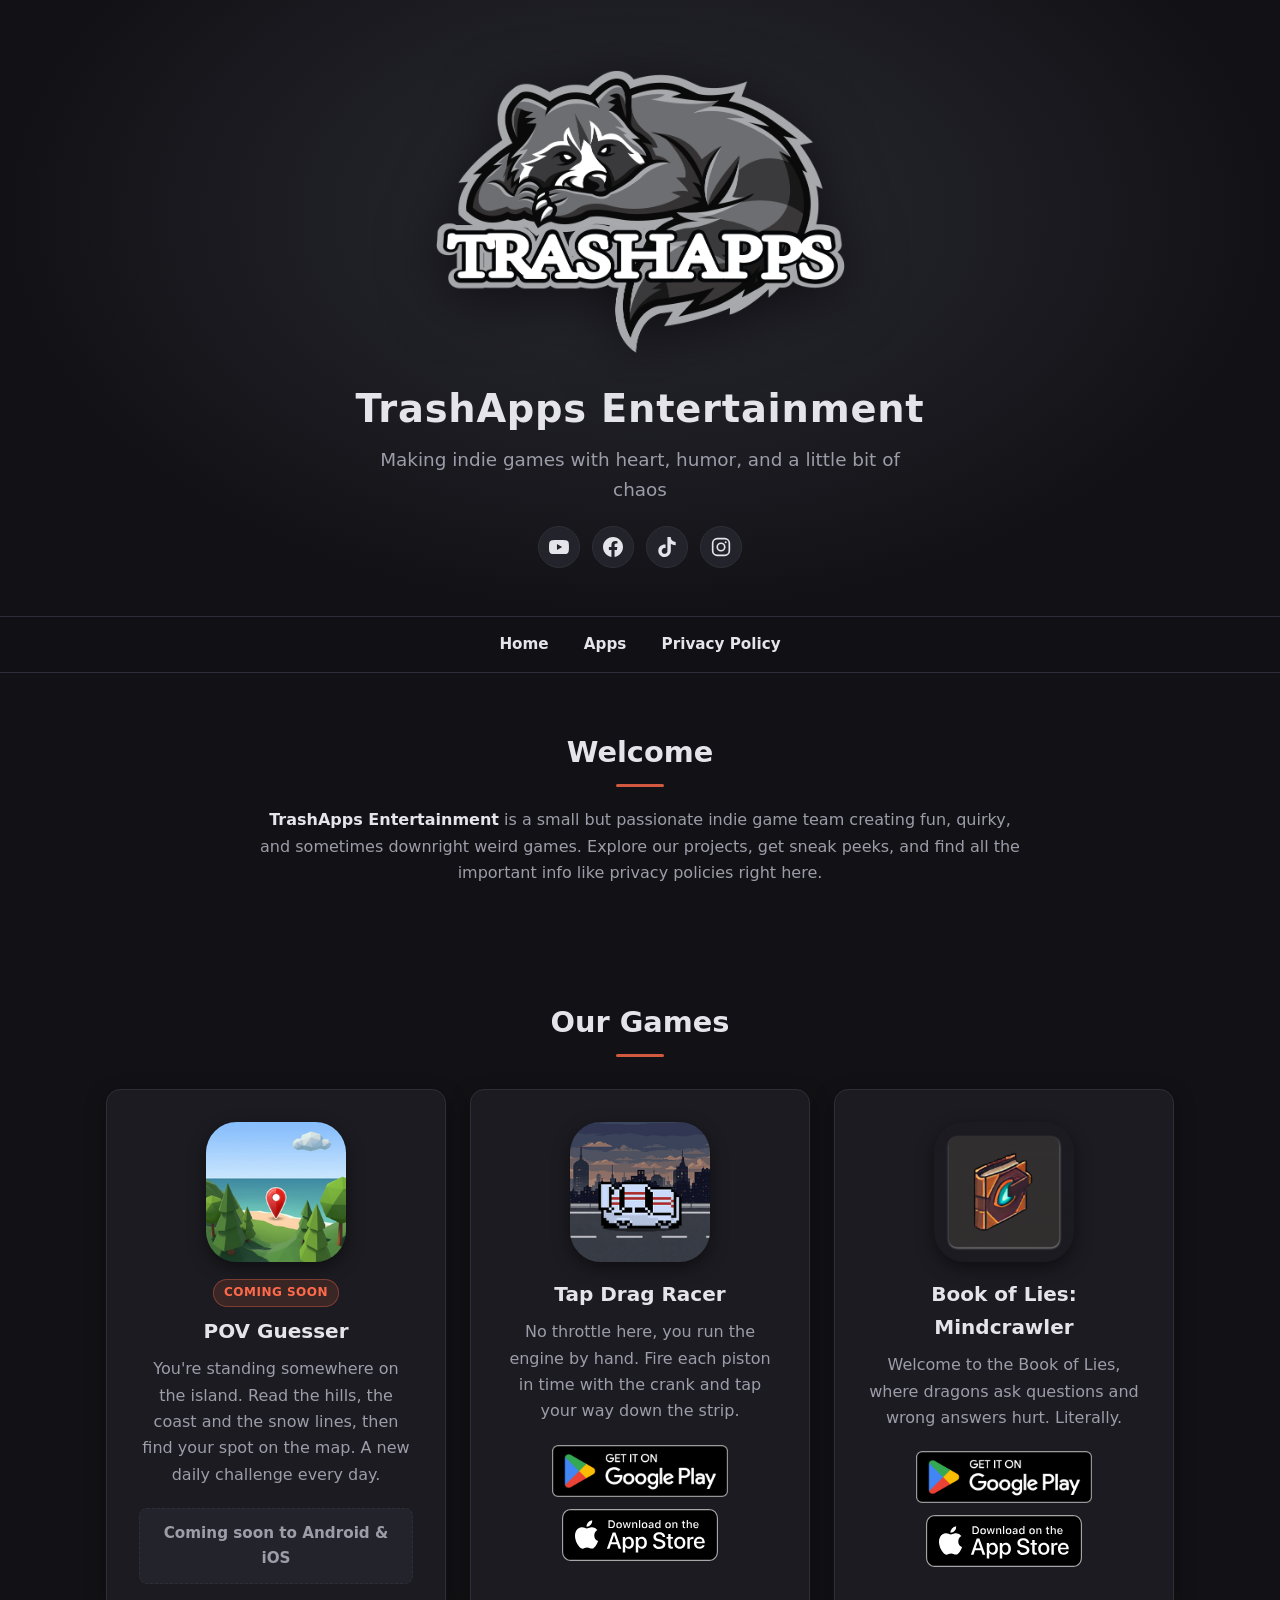
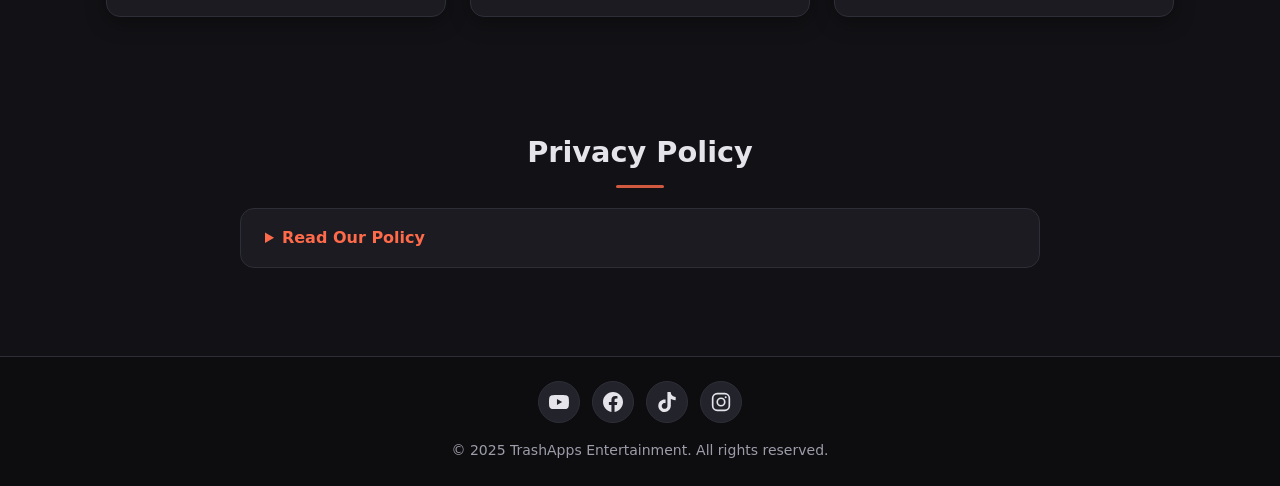
==== index.html @ 48e3acf5 "added social media buttons" ====
<!DOCTYPE html>
<html lang="en">
<head>
  <meta charset="UTF-8" />
  <meta name="viewport" content="width=device-width, initial-scale=1.0" />
  <meta name="theme-color" content="#121216" />
  <meta name="color-scheme" content="dark" />
  <title>TrashApps Entertainment</title>
  <style>
    /* Global Styles */
    :root {
      --primary: #ff6b4a;
      --primary-soft: rgba(255, 107, 74, 0.14);
      --bg: #121216;
      --surface: #1b1b21;
      --surface-2: #23232b;
      --border: #2e2e38;
      --text: #e4e4ea;
      --muted: #9d9daa;
      --radius: 14px;
    }
    *, *::before, *::after {
      box-sizing: border-box;
    }
    html {
      scroll-behavior: smooth;
      scroll-padding-top: 4rem; /* keep anchors clear of the sticky nav */
    }
    body {
      font-family: 'Segoe UI', system-ui, -apple-system, Roboto, Arial, sans-serif;
      margin: 0;
      padding: 0;
      background-color: var(--bg);
      color: var(--text);
      line-height: 1.65;
      overflow-x: hidden;
      -webkit-font-smoothing: antialiased;
    }
    img {
      max-width: 100%;
    }
    a {
      color: var(--primary);
    }

    /* Header */
    header {
      background:
        radial-gradient(ellipse at 50% 35%, #2a2a33 0%, var(--bg) 70%);
      text-align: center;
      padding: clamp(2rem, 6vw, 4rem) 1rem clamp(1.5rem, 4vw, 3rem);
      border-bottom: 1px solid var(--border);
    }
    .header-logo {
      display: block;
      width: min(420px, 80vw);
      height: auto;
      margin: 0 auto 1.25rem;
      filter: drop-shadow(0 10px 30px rgba(0, 0, 0, 0.6));
    }
    header h1 {
      margin: 0 0 0.25rem;
      font-size: clamp(1.6rem, 5vw, 2.4rem);
      letter-spacing: 0.02em;
    }
    header p {
      margin: 0 auto;
      max-width: 36rem;
      font-size: clamp(1rem, 2.6vw, 1.15rem);
      color: var(--muted);
    }

    /* Navigation */
    nav {
      position: sticky;
      top: 0;
      z-index: 10;
      background: rgba(18, 18, 22, 0.85);
      backdrop-filter: blur(10px);
      -webkit-backdrop-filter: blur(10px);
      border-bottom: 1px solid var(--border);
      padding: 0.6rem 1rem;
      display: flex;
      justify-content: center;
      flex-wrap: wrap;
      gap: 0.25rem 0.5rem;
    }
    nav a {
      color: var(--text);
      padding: 0.35rem 0.85rem;
      border-radius: 999px;
      text-decoration: none;
      font-weight: 600;
      font-size: 0.95rem;
      white-space: nowrap;
      transition: color 0.2s, background 0.2s;
    }
    nav a:hover,
    nav a:focus-visible {
      color: var(--primary);
      background: var(--primary-soft);
    }

    /* Sections */
    section {
      padding: clamp(2rem, 6vw, 3.5rem) 1rem;
      max-width: 1100px;
      margin: auto;
    }
    h2 {
      margin: 0 0 1.25rem;
      color: var(--text);
      font-size: clamp(1.4rem, 4vw, 1.8rem);
      text-align: center;
    }
    h2::after {
      content: "";
      display: block;
      width: 48px;
      height: 3px;
      margin: 0.5rem auto 0;
      border-radius: 2px;
      background: var(--primary);
      opacity: 0.8;
    }
    .intro {
      text-align: center;
      max-width: 760px;
      margin: auto;
      color: var(--muted);
    }
    .intro strong {
      color: var(--text);
    }

    /* Apps Grid */
    .apps-grid {
      display: flex;
      flex-wrap: wrap;
      justify-content: center;
      gap: 1.5rem;
      margin-top: 2rem;
    }
    .app-card {
      flex: 1 1 320px;
      max-width: 480px;
      min-width: 0;
      background: var(--surface);
      border: 1px solid var(--border);
      border-radius: var(--radius);
      padding: clamp(1.25rem, 4vw, 2rem);
      box-shadow: 0 6px 20px rgba(0, 0, 0, 0.35);
      text-align: center;
      transition: transform 0.2s ease, box-shadow 0.2s ease, border-color 0.2s ease;
    }
    .app-card:hover {
      transform: translateY(-4px);
      border-color: #3d3d4a;
      box-shadow: 0 12px 30px rgba(0, 0, 0, 0.5);
    }
    .app-card h3 {
      margin: 0.5rem 0;
      color: var(--text);
      font-size: 1.25rem;
    }
    .app-card p {
      margin: 0;
      color: var(--muted);
      overflow-wrap: anywhere;
    }

    .app-logo {
      width: 100%;
      max-width: 140px;
      aspect-ratio: 1 / 1;
      margin: 0 auto 1rem;
      border-radius: 22%;
      overflow: hidden;
      box-shadow: 0 6px 18px rgba(0, 0, 0, 0.45);
    }
    .app-logo img {
      width: 100%;
      height: 100%;
      object-fit: cover;
      display: block;
    }

    .app-buttons {
      margin-top: 1.25rem;
      display: flex;
      gap: 0.75rem;
      justify-content: center;
      align-items: center;
      flex-wrap: wrap;
    }
    .app-buttons a {
      display: inline-flex;
      align-items: center;
      justify-content: center;
      border-radius: 8px;
      text-decoration: none;
    }
    .app-buttons img {
      height: 52px;
      width: auto;
      max-width: 100%;
      display: block;
      transition: transform 0.2s ease, opacity 0.2s ease;
    }
    .app-buttons a:hover img {
      transform: scale(1.04);
      opacity: 0.9;
    }

    /* Fallback text buttons (if no image) */
    .app-buttons a.text-button {
      padding: 0.6rem 1.1rem;
      background: var(--primary);
      color: #fff;
      font-weight: bold;
      font-size: 0.9rem;
      transition: background 0.3s;
    }
    .app-buttons a.text-button:hover {
      background: #e85a3a;
    }

    /* Coming soon cards */
    .badge {
      display: inline-block;
      padding: 0.2rem 0.65rem;
      border-radius: 999px;
      background: var(--primary-soft);
      border: 1px solid rgba(255, 107, 74, 0.35);
      color: var(--primary);
      font-size: 0.75rem;
      font-weight: 700;
      letter-spacing: 0.04em;
      text-transform: uppercase;
    }
    .coming-soon-note {
      margin-top: 1.25rem;
      padding: 0.75rem 1rem;
      border: 1px dashed var(--border);
      border-radius: 8px;
      background: var(--surface-2);
      color: var(--muted);
      font-weight: 600;
      font-size: 0.95rem;
    }

    @media (max-width: 420px) {
      .app-buttons img {
        height: 46px;
      }
    }

    /* Privacy Policy */
    details {
      max-width: 800px;
      margin: auto;
      background: var(--surface);
      border: 1px solid var(--border);
      border-radius: var(--radius);
      padding: 1rem clamp(1rem, 4vw, 1.5rem);
    }
    details summary {
      cursor: pointer;
      font-weight: bold;
      color: var(--primary);
    }
    details[open] summary {
      margin-bottom: 0.5rem;
    }
    details p {
      color: var(--muted);
      overflow-wrap: anywhere;
    }
    details strong {
      color: var(--text);
    }

    /* Footer */
    footer {
      background: #0d0d10;
      border-top: 1px solid var(--border);
      color: var(--muted);
      text-align: center;
      padding: 1.5rem 1rem;
      margin-top: 2rem;
      font-size: 0.875rem;
    }
    /* Social links */
    .socials {
      display: flex;
      justify-content: center;
      flex-wrap: wrap;
      gap: 0.75rem;
      margin-top: 1.25rem;
    }
    .socials a {
      display: inline-flex;
      align-items: center;
      justify-content: center;
      width: 42px;
      height: 42px;
      border-radius: 50%;
      background: var(--surface-2);
      border: 1px solid var(--border);
      color: var(--text);
      transition: color 0.2s, background 0.2s, border-color 0.2s, transform 0.2s;
    }
    .socials a:hover,
    .socials a:focus-visible {
      color: var(--primary);
      background: var(--primary-soft);
      border-color: rgba(255, 107, 74, 0.35);
      transform: translateY(-2px);
    }
    .socials svg {
      width: 20px;
      height: 20px;
      display: block;
    }
    footer .socials {
      margin: 0 0 1rem;
    }
  </style>
</head>

<body>

  <header id="home">
    <img class="header-logo" src="images/header-bg.png" alt="TrashApps raccoon logo" />
    <h1>TrashApps Entertainment</h1>
    <p>Making indie games with heart, humor, and a little bit of chaos</p>
    <div class="socials">
      <a href="https://www.youtube.com/@trashappsent" target="_blank" rel="noopener" aria-label="TrashApps on YouTube">
        <svg viewBox="0 0 24 24" fill="currentColor" aria-hidden="true"><path d="M23.498 6.186a3.016 3.016 0 0 0-2.122-2.136C19.505 3.545 12 3.545 12 3.545s-7.505 0-9.377.505A3.017 3.017 0 0 0 .502 6.186C0 8.07 0 12 0 12s0 3.93.502 5.814a3.016 3.016 0 0 0 2.122 2.136c1.871.505 9.376.505 9.376.505s7.505 0 9.377-.505a3.015 3.015 0 0 0 2.122-2.136C24 15.93 24 12 24 12s0-3.93-.502-5.814zM9.545 15.568V8.432L15.818 12l-6.273 3.568z"/></svg>
      </a>
      <a href="https://www.facebook.com/trashapps" target="_blank" rel="noopener" aria-label="TrashApps on Facebook">
        <svg viewBox="0 0 24 24" fill="currentColor" aria-hidden="true"><path d="M24 12.073c0-6.627-5.373-12-12-12s-12 5.373-12 12c0 5.99 4.388 10.954 10.125 11.854v-8.385H7.078v-3.47h3.047V9.43c0-3.007 1.792-4.669 4.533-4.669 1.312 0 2.686.235 2.686.235v2.953H15.83c-1.491 0-1.956.925-1.956 1.874v2.25h3.328l-.532 3.47h-2.796v8.385C19.612 23.027 24 18.062 24 12.073z"/></svg>
      </a>
      <a href="https://www.tiktok.com/@trashappsent" target="_blank" rel="noopener" aria-label="TrashApps on TikTok">
        <svg viewBox="0 0 24 24" fill="currentColor" aria-hidden="true"><path d="M12.525.02c1.31-.02 2.61-.01 3.91-.02.08 1.53.63 3.09 1.75 4.17 1.12 1.11 2.7 1.62 4.24 1.79v4.03c-1.44-.05-2.89-.35-4.2-.97-.57-.26-1.1-.59-1.62-.93-.01 2.92.01 5.84-.02 8.75-.08 1.4-.54 2.79-1.35 3.94-1.31 1.92-3.58 3.17-5.91 3.21-1.43.08-2.86-.31-4.08-1.03-2.02-1.19-3.44-3.37-3.65-5.71-.02-.5-.03-1-.01-1.49.18-1.9 1.12-3.72 2.58-4.96 1.66-1.44 3.98-2.13 6.15-1.72.02 1.48-.04 2.96-.04 4.44-.99-.32-2.15-.23-3.02.37-.63.41-1.11 1.04-1.36 1.75-.21.51-.15 1.07-.14 1.61.24 1.64 1.82 3.02 3.5 2.87 1.12-.01 2.19-.66 2.77-1.61.19-.33.4-.67.41-1.06.1-1.79.06-3.57.07-5.36.01-4.03-.01-8.05.02-12.07z"/></svg>
      </a>
      <a href="https://www.instagram.com/trashapps/" target="_blank" rel="noopener" aria-label="TrashApps on Instagram">
        <svg viewBox="0 0 24 24" fill="none" stroke="currentColor" stroke-width="2" aria-hidden="true"><rect x="2" y="2" width="20" height="20" rx="5.5"/><circle cx="12" cy="12" r="4.5"/><circle cx="17.6" cy="6.4" r="1.2" fill="currentColor" stroke="none"/></svg>
      </a>
    </div>
  </header>

  <nav>
    <a href="#home">Home</a>
    <a href="#apps">Apps</a>
    <a href="#privacy">Privacy Policy</a>
  </nav>

  <section id="welcome">
    <h2>Welcome</h2>
    <p class="intro">
      <strong>TrashApps Entertainment</strong> is a small but passionate indie game team creating fun, quirky, and sometimes downright weird games.
      Explore our projects, get sneak peeks, and find all the important info like privacy policies right here.
    </p>
  </section>

  <section id="apps">
    <h2>Our Games</h2>
    <div class="apps-grid" id="appsGrid"></div>
  </section>

  <section id="privacy">
    <h2>Privacy Policy</h2>
    <details>
      <summary>Read Our Policy</summary>
      <p>
        This Privacy Policy applies to all applications published by <strong>TrashApps Entertainment</strong>.
        We do not collect, store, or share any personal information unless explicitly stated in
        the app description.
      </p>
      <p>
        Some apps may use third-party services (such as Google Play Services, Firebase Analytics, or AdMob)
        that might collect information for analytics and advertising purposes. Please refer to their
        respective privacy policies for details.
      </p>
      <p>
        By using our applications, you agree to this Privacy Policy. If you have any questions,
        contact us at <a href="mailto:trashappsentertainment@gmail.com">trashappsentertainment@gmail.com</a>.
      </p>
      <p><em>Last updated: August 13, 2025</em></p>
    </details>
  </section>

  <footer>
    <div class="socials">
        <a href="https://www.youtube.com/@trashappsent" target="_blank" rel="noopener" aria-label="TrashApps on YouTube">
          <svg viewBox="0 0 24 24" fill="currentColor" aria-hidden="true"><path d="M23.498 6.186a3.016 3.016 0 0 0-2.122-2.136C19.505 3.545 12 3.545 12 3.545s-7.505 0-9.377.505A3.017 3.017 0 0 0 .502 6.186C0 8.07 0 12 0 12s0 3.93.502 5.814a3.016 3.016 0 0 0 2.122 2.136c1.871.505 9.376.505 9.376.505s7.505 0 9.377-.505a3.015 3.015 0 0 0 2.122-2.136C24 15.93 24 12 24 12s0-3.93-.502-5.814zM9.545 15.568V8.432L15.818 12l-6.273 3.568z"/></svg>
        </a>
        <a href="https://www.facebook.com/trashapps" target="_blank" rel="noopener" aria-label="TrashApps on Facebook">
          <svg viewBox="0 0 24 24" fill="currentColor" aria-hidden="true"><path d="M24 12.073c0-6.627-5.373-12-12-12s-12 5.373-12 12c0 5.99 4.388 10.954 10.125 11.854v-8.385H7.078v-3.47h3.047V9.43c0-3.007 1.792-4.669 4.533-4.669 1.312 0 2.686.235 2.686.235v2.953H15.83c-1.491 0-1.956.925-1.956 1.874v2.25h3.328l-.532 3.47h-2.796v8.385C19.612 23.027 24 18.062 24 12.073z"/></svg>
        </a>
        <a href="https://www.tiktok.com/@trashappsent" target="_blank" rel="noopener" aria-label="TrashApps on TikTok">
          <svg viewBox="0 0 24 24" fill="currentColor" aria-hidden="true"><path d="M12.525.02c1.31-.02 2.61-.01 3.91-.02.08 1.53.63 3.09 1.75 4.17 1.12 1.11 2.7 1.62 4.24 1.79v4.03c-1.44-.05-2.89-.35-4.2-.97-.57-.26-1.1-.59-1.62-.93-.01 2.92.01 5.84-.02 8.75-.08 1.4-.54 2.79-1.35 3.94-1.31 1.92-3.58 3.17-5.91 3.21-1.43.08-2.86-.31-4.08-1.03-2.02-1.19-3.44-3.37-3.65-5.71-.02-.5-.03-1-.01-1.49.18-1.9 1.12-3.72 2.58-4.96 1.66-1.44 3.98-2.13 6.15-1.72.02 1.48-.04 2.96-.04 4.44-.99-.32-2.15-.23-3.02.37-.63.41-1.11 1.04-1.36 1.75-.21.51-.15 1.07-.14 1.61.24 1.64 1.82 3.02 3.5 2.87 1.12-.01 2.19-.66 2.77-1.61.19-.33.4-.67.41-1.06.1-1.79.06-3.57.07-5.36.01-4.03-.01-8.05.02-12.07z"/></svg>
        </a>
        <a href="https://www.instagram.com/trashapps/" target="_blank" rel="noopener" aria-label="TrashApps on Instagram">
          <svg viewBox="0 0 24 24" fill="none" stroke="currentColor" stroke-width="2" aria-hidden="true"><rect x="2" y="2" width="20" height="20" rx="5.5"/><circle cx="12" cy="12" r="4.5"/><circle cx="17.6" cy="6.4" r="1.2" fill="currentColor" stroke="none"/></svg>
        </a>
      </div>
    &copy; 2025 TrashApps Entertainment. All rights reserved.
  </footer>
<script>
  const games = [
    {
      title: "POV Guesser",
      description:
        "You're standing somewhere on the island. Read the hills, the coast and the snow lines, then find your spot on the map. A new daily challenge every day.",
      logo: "images/pov-guesser.png",
      comingSoon: true,
      links: [
        {
          type: "image",
          img: "images/google-play-badge.png",
          alt: "Get it on Google Play",
          url: "https://play.google.com/store/apps/details?id=com.trashapps.povguesser"
        },
        {
          type: "image",
          img: "images/appstore-badge.svg",
          alt: "Get it on AppStore",
          url: "https://apps.apple.com/app/id6827264566"
        }
      ]
    },
    {
      title: "Tap Drag Racer",
      description:
        "No throttle here, you run the engine by hand. Fire each piston in time with the crank and tap your way down the strip.",
      logo: "images/drag-racer.png",
      links: [
        {
          type: "image",
          img: "images/google-play-badge.png",
          alt: "Get it on Google Play",
          url: "https://play.google.com/store/apps/details?id=com.trashapps.tapdragracing"
        },
        {
          type: "image",
          img: "images/appstore-badge.svg",
          alt: "Get it on AppStore",
          url: "https://apps.apple.com/us/app/tap-drag-racer/id6820187710"
        }
      ]
    },
    {
      title: "Book of Lies: Mindcrawler",
      description:
        "Welcome to the Book of Lies, where dragons ask questions and wrong answers hurt. Literally.",
      logo: "images/book-of-lies-2.png",
      links: [
        {
          type: "image",
          img: "images/google-play-badge.png",
          alt: "Get it on Google Play",
          url: "https://play.google.com/store/apps/details?id=com.trashapps.bookoflies2&pli=1"
        },
        {
          type: "image",
          img: "images/appstore-badge.svg",
          alt: "Get it on AppStore",
          url: "https://apps.apple.com/us/app/book-of-lies-mindcrawler/id6758210945"
        }
      ]
    },
  ];

  const appsGrid = document.getElementById("appsGrid");

  games.forEach(game => {
    const card = document.createElement("div");
    card.className = "app-card";

    const logoHTML = game.logo
      ? `
        <div class="app-logo">
          <img src="${game.logo}" alt="${game.title} logo">
        </div>
      `
      : "";

    const buttonsHTML = game.links
      .map(link => {
        if (link.type === "image") {
          return `
            <a href="${link.url}" target="_blank" rel="noopener" aria-label="${link.alt}">
              <img src="${link.img}" alt="${link.alt}">
            </a>
          `;
        } else {
          return `
            <a href="${link.url}" target="_blank" rel="noopener" class="text-button">
              ${link.label}
            </a>
          `;
        }
      })
      .join("");

    const footerHTML = game.comingSoon
      ? `<div class="coming-soon-note">Coming soon to Android &amp; iOS</div>`
      : `<div class="app-buttons">${buttonsHTML}</div>`;

    if (game.comingSoon) card.classList.add("coming-soon");

    card.innerHTML = `
      ${logoHTML}
      ${game.comingSoon ? `<span class="badge">Coming soon</span>` : ""}
      <h3>${game.title}</h3>
      <p>${game.description}</p>
      ${footerHTML}
    `;

    appsGrid.appendChild(card);
  });
</script>
</body>
</html>
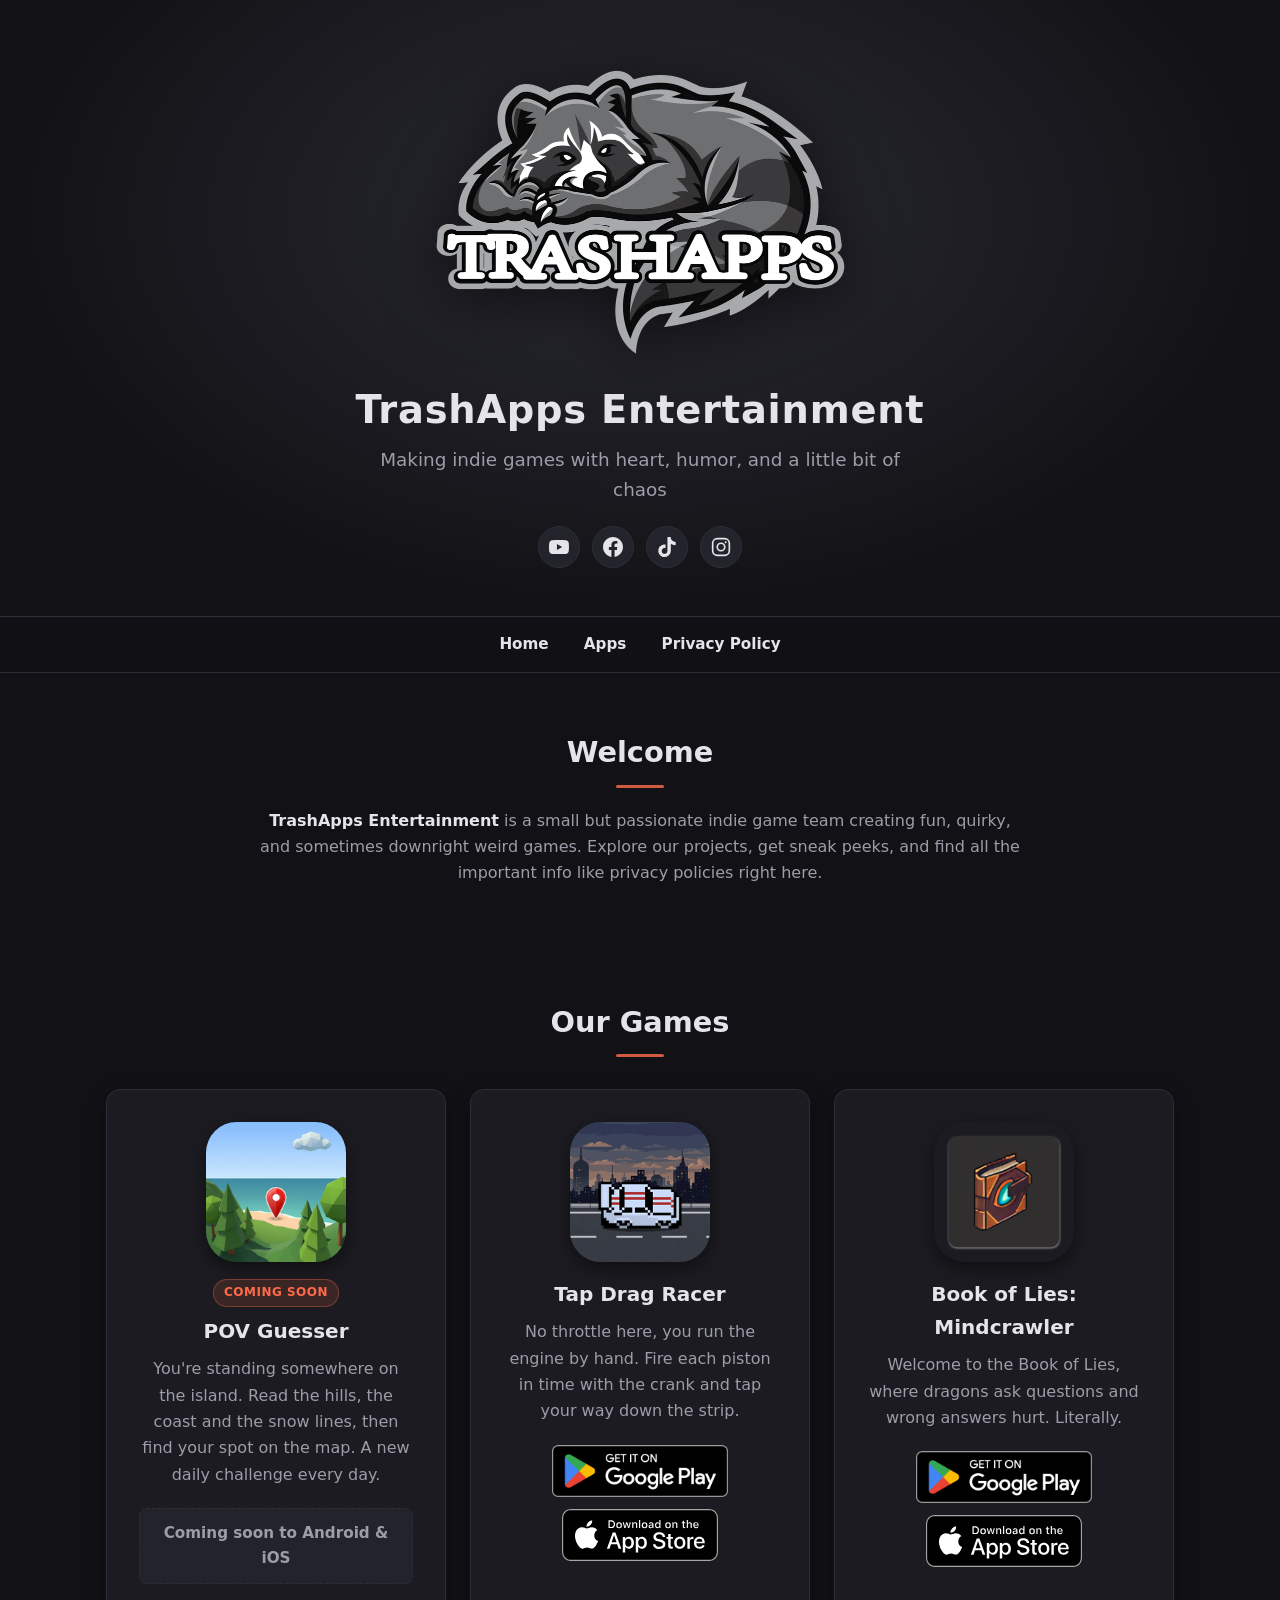
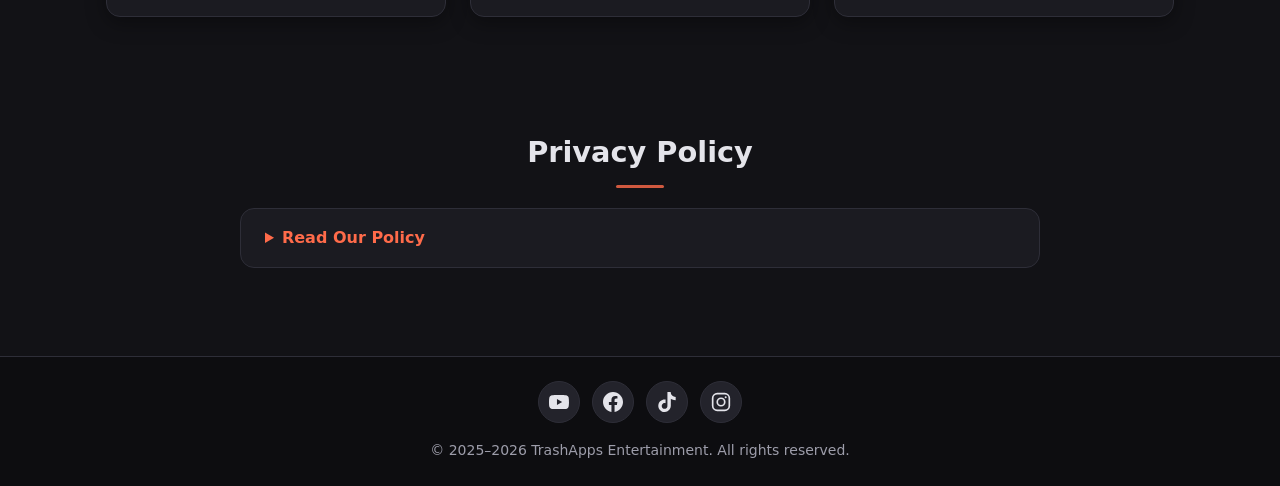
==== commit 5cd0e1cd: "SEO optimizations" ====
--- a/index.html
+++ b/index.html
@@ -5,7 +5,86 @@
   <meta name="viewport" content="width=device-width, initial-scale=1.0" />
   <meta name="theme-color" content="#121216" />
   <meta name="color-scheme" content="dark" />
-  <title>TrashApps Entertainment</title>
+  <title>TrashApps Entertainment | Indie Mobile Games</title>
+  <meta name="description" content="TrashApps Entertainment makes quirky indie mobile games: Tap Drag Racer, Book of Lies: Mindcrawler and POV Guesser. Free on Google Play and the App Store." />
+  <link rel="canonical" href="https://trashappsent.github.io/" />
+  <link rel="icon" type="image/png" sizes="48x48" href="images/favicon-48.png" />
+  <link rel="apple-touch-icon" href="images/apple-touch-icon.png" />
+
+  <!-- Social previews -->
+  <meta property="og:type" content="website" />
+  <meta property="og:site_name" content="TrashApps Entertainment" />
+  <meta property="og:title" content="TrashApps Entertainment | Indie Mobile Games" />
+  <meta property="og:description" content="Quirky indie mobile games: Tap Drag Racer, Book of Lies: Mindcrawler and POV Guesser." />
+  <meta property="og:url" content="https://trashappsent.github.io/" />
+  <meta property="og:image" content="https://trashappsent.github.io/images/header-bg.png" />
+  <meta property="og:image:width" content="1958" />
+  <meta property="og:image:height" content="1368" />
+  <meta property="og:image:alt" content="TrashApps raccoon logo" />
+  <meta name="twitter:card" content="summary_large_image" />
+  <meta name="twitter:title" content="TrashApps Entertainment | Indie Mobile Games" />
+  <meta name="twitter:description" content="Quirky indie mobile games: Tap Drag Racer, Book of Lies: Mindcrawler and POV Guesser." />
+  <meta name="twitter:image" content="https://trashappsent.github.io/images/header-bg.png" />
+
+  <!-- Structured data -->
+  <script type="application/ld+json">
+  {
+    "@context": "https://schema.org",
+    "@graph": [
+      {
+        "@type": "Organization",
+        "@id": "https://trashappsent.github.io/#organization",
+        "name": "TrashApps Entertainment",
+        "url": "https://trashappsent.github.io/",
+        "logo": "https://trashappsent.github.io/images/header-bg.png",
+        "email": "trashappsentertainment@gmail.com",
+        "sameAs": [
+          "https://www.youtube.com/@trashappsent",
+          "https://www.facebook.com/trashapps",
+          "https://www.tiktok.com/@trashappsent",
+          "https://www.instagram.com/trashapps/"
+        ]
+      },
+      {
+        "@type": "WebSite",
+        "@id": "https://trashappsent.github.io/#website",
+        "name": "TrashApps Entertainment",
+        "url": "https://trashappsent.github.io/",
+        "publisher": { "@id": "https://trashappsent.github.io/#organization" }
+      },
+      {
+        "@type": "MobileApplication",
+        "name": "Tap Drag Racer",
+        "description": "No throttle here, you run the engine by hand. Fire each piston in time with the crank and tap your way down the strip.",
+        "image": "https://trashappsent.github.io/images/drag-racer.png",
+        "operatingSystem": "Android, iOS",
+        "applicationCategory": "GameApplication",
+        "applicationSubCategory": "Racing",
+        "publisher": { "@id": "https://trashappsent.github.io/#organization" },
+        "offers": { "@type": "Offer", "price": "0", "priceCurrency": "USD" },
+        "sameAs": [
+          "https://play.google.com/store/apps/details?id=com.trashapps.tapdragracing",
+          "https://apps.apple.com/us/app/tap-drag-racer/id6820187710"
+        ]
+      },
+      {
+        "@type": "MobileApplication",
+        "name": "Book of Lies: Mindcrawler",
+        "description": "Welcome to the Book of Lies, where dragons ask questions and wrong answers hurt. Literally.",
+        "image": "https://trashappsent.github.io/images/book-of-lies-2.png",
+        "operatingSystem": "Android, iOS",
+        "applicationCategory": "GameApplication",
+        "applicationSubCategory": "Trivia",
+        "publisher": { "@id": "https://trashappsent.github.io/#organization" },
+        "offers": { "@type": "Offer", "price": "0", "priceCurrency": "USD" },
+        "sameAs": [
+          "https://play.google.com/store/apps/details?id=com.trashapps.bookoflies2",
+          "https://apps.apple.com/us/app/book-of-lies-mindcrawler/id6758210945"
+        ]
+      }
+    ]
+  }
+  </script>
   <style>
     /* Global Styles */
     :root {
@@ -331,7 +410,10 @@
 <body>
 
   <header id="home">
-    <img class="header-logo" src="images/header-bg.png" alt="TrashApps raccoon logo" />
+    <picture>
+      <source srcset="images/header-logo.webp" type="image/webp" />
+      <img class="header-logo" src="images/header-bg.png" alt="TrashApps raccoon logo" width="840" height="587" fetchpriority="high" />
+    </picture>
     <h1>TrashApps Entertainment</h1>
     <p>Making indie games with heart, humor, and a little bit of chaos</p>
     <div class="socials">
@@ -366,7 +448,47 @@
 
   <section id="apps">
     <h2>Our Games</h2>
-    <div class="apps-grid" id="appsGrid"></div>
+    <div class="apps-grid">
+      <div class="app-card coming-soon">
+        <div class="app-logo">
+          <img src="images/pov-guesser.png" alt="POV Guesser app icon" width="192" height="192" loading="lazy">
+        </div>
+        <span class="badge">Coming soon</span>
+        <h3>POV Guesser</h3>
+        <p>You're standing somewhere on the island. Read the hills, the coast and the snow lines, then find your spot on the map. A new daily challenge every day.</p>
+        <div class="coming-soon-note">Coming soon to Android &amp; iOS</div>
+      </div>
+      <div class="app-card">
+        <div class="app-logo">
+          <img src="images/drag-racer.png" alt="Tap Drag Racer app icon" width="192" height="192" loading="lazy">
+        </div>
+        <h3>Tap Drag Racer</h3>
+        <p>No throttle here, you run the engine by hand. Fire each piston in time with the crank and tap your way down the strip.</p>
+        <div class="app-buttons">
+          <a href="https://play.google.com/store/apps/details?id=com.trashapps.tapdragracing" target="_blank" rel="noopener" aria-label="Get it on Google Play">
+            <img src="images/google-play-badge.png" alt="Get it on Google Play">
+          </a>
+          <a href="https://apps.apple.com/us/app/tap-drag-racer/id6820187710" target="_blank" rel="noopener" aria-label="Get it on AppStore">
+            <img src="images/appstore-badge.svg" alt="Get it on AppStore">
+          </a>
+        </div>
+      </div>
+      <div class="app-card">
+        <div class="app-logo">
+          <img src="images/book-of-lies-2.png" alt="Book of Lies: Mindcrawler app icon" width="192" height="192" loading="lazy">
+        </div>
+        <h3>Book of Lies: Mindcrawler</h3>
+        <p>Welcome to the Book of Lies, where dragons ask questions and wrong answers hurt. Literally.</p>
+        <div class="app-buttons">
+          <a href="https://play.google.com/store/apps/details?id=com.trashapps.bookoflies2&amp;pli=1" target="_blank" rel="noopener" aria-label="Get it on Google Play">
+            <img src="images/google-play-badge.png" alt="Get it on Google Play">
+          </a>
+          <a href="https://apps.apple.com/us/app/book-of-lies-mindcrawler/id6758210945" target="_blank" rel="noopener" aria-label="Get it on AppStore">
+            <img src="images/appstore-badge.svg" alt="Get it on AppStore">
+          </a>
+        </div>
+      </div>
+    </div>
   </section>
 
   <section id="privacy">
@@ -406,121 +528,7 @@
           <svg viewBox="0 0 24 24" fill="none" stroke="currentColor" stroke-width="2" aria-hidden="true"><rect x="2" y="2" width="20" height="20" rx="5.5"/><circle cx="12" cy="12" r="4.5"/><circle cx="17.6" cy="6.4" r="1.2" fill="currentColor" stroke="none"/></svg>
         </a>
       </div>
-    &copy; 2025 TrashApps Entertainment. All rights reserved.
+    &copy; 2025&ndash;2026 TrashApps Entertainment. All rights reserved.
   </footer>
-<script>
-  const games = [
-    {
-      title: "POV Guesser",
-      description:
-        "You're standing somewhere on the island. Read the hills, the coast and the snow lines, then find your spot on the map. A new daily challenge every day.",
-      logo: "images/pov-guesser.png",
-      comingSoon: true,
-      links: [
-        {
-          type: "image",
-          img: "images/google-play-badge.png",
-          alt: "Get it on Google Play",
-          url: "https://play.google.com/store/apps/details?id=com.trashapps.povguesser"
-        },
-        {
-          type: "image",
-          img: "images/appstore-badge.svg",
-          alt: "Get it on AppStore",
-          url: "https://apps.apple.com/app/id6827264566"
-        }
-      ]
-    },
-    {
-      title: "Tap Drag Racer",
-      description:
-        "No throttle here, you run the engine by hand. Fire each piston in time with the crank and tap your way down the strip.",
-      logo: "images/drag-racer.png",
-      links: [
-        {
-          type: "image",
-          img: "images/google-play-badge.png",
-          alt: "Get it on Google Play",
-          url: "https://play.google.com/store/apps/details?id=com.trashapps.tapdragracing"
-        },
-        {
-          type: "image",
-          img: "images/appstore-badge.svg",
-          alt: "Get it on AppStore",
-          url: "https://apps.apple.com/us/app/tap-drag-racer/id6820187710"
-        }
-      ]
-    },
-    {
-      title: "Book of Lies: Mindcrawler",
-      description:
-        "Welcome to the Book of Lies, where dragons ask questions and wrong answers hurt. Literally.",
-      logo: "images/book-of-lies-2.png",
-      links: [
-        {
-          type: "image",
-          img: "images/google-play-badge.png",
-          alt: "Get it on Google Play",
-          url: "https://play.google.com/store/apps/details?id=com.trashapps.bookoflies2&pli=1"
-        },
-        {
-          type: "image",
-          img: "images/appstore-badge.svg",
-          alt: "Get it on AppStore",
-          url: "https://apps.apple.com/us/app/book-of-lies-mindcrawler/id6758210945"
-        }
-      ]
-    },
-  ];
-
-  const appsGrid = document.getElementById("appsGrid");
-
-  games.forEach(game => {
-    const card = document.createElement("div");
-    card.className = "app-card";
-
-    const logoHTML = game.logo
-      ? `
-        <div class="app-logo">
-          <img src="${game.logo}" alt="${game.title} logo">
-        </div>
-      `
-      : "";
-
-    const buttonsHTML = game.links
-      .map(link => {
-        if (link.type === "image") {
-          return `
-            <a href="${link.url}" target="_blank" rel="noopener" aria-label="${link.alt}">
-              <img src="${link.img}" alt="${link.alt}">
-            </a>
-          `;
-        } else {
-          return `
-            <a href="${link.url}" target="_blank" rel="noopener" class="text-button">
-              ${link.label}
-            </a>
-          `;
-        }
-      })
-      .join("");
-
-    const footerHTML = game.comingSoon
-      ? `<div class="coming-soon-note">Coming soon to Android &amp; iOS</div>`
-      : `<div class="app-buttons">${buttonsHTML}</div>`;
-
-    if (game.comingSoon) card.classList.add("coming-soon");
-
-    card.innerHTML = `
-      ${logoHTML}
-      ${game.comingSoon ? `<span class="badge">Coming soon</span>` : ""}
-      <h3>${game.title}</h3>
-      <p>${game.description}</p>
-      ${footerHTML}
-    `;
-
-    appsGrid.appendChild(card);
-  });
-</script>
 </body>
 </html>
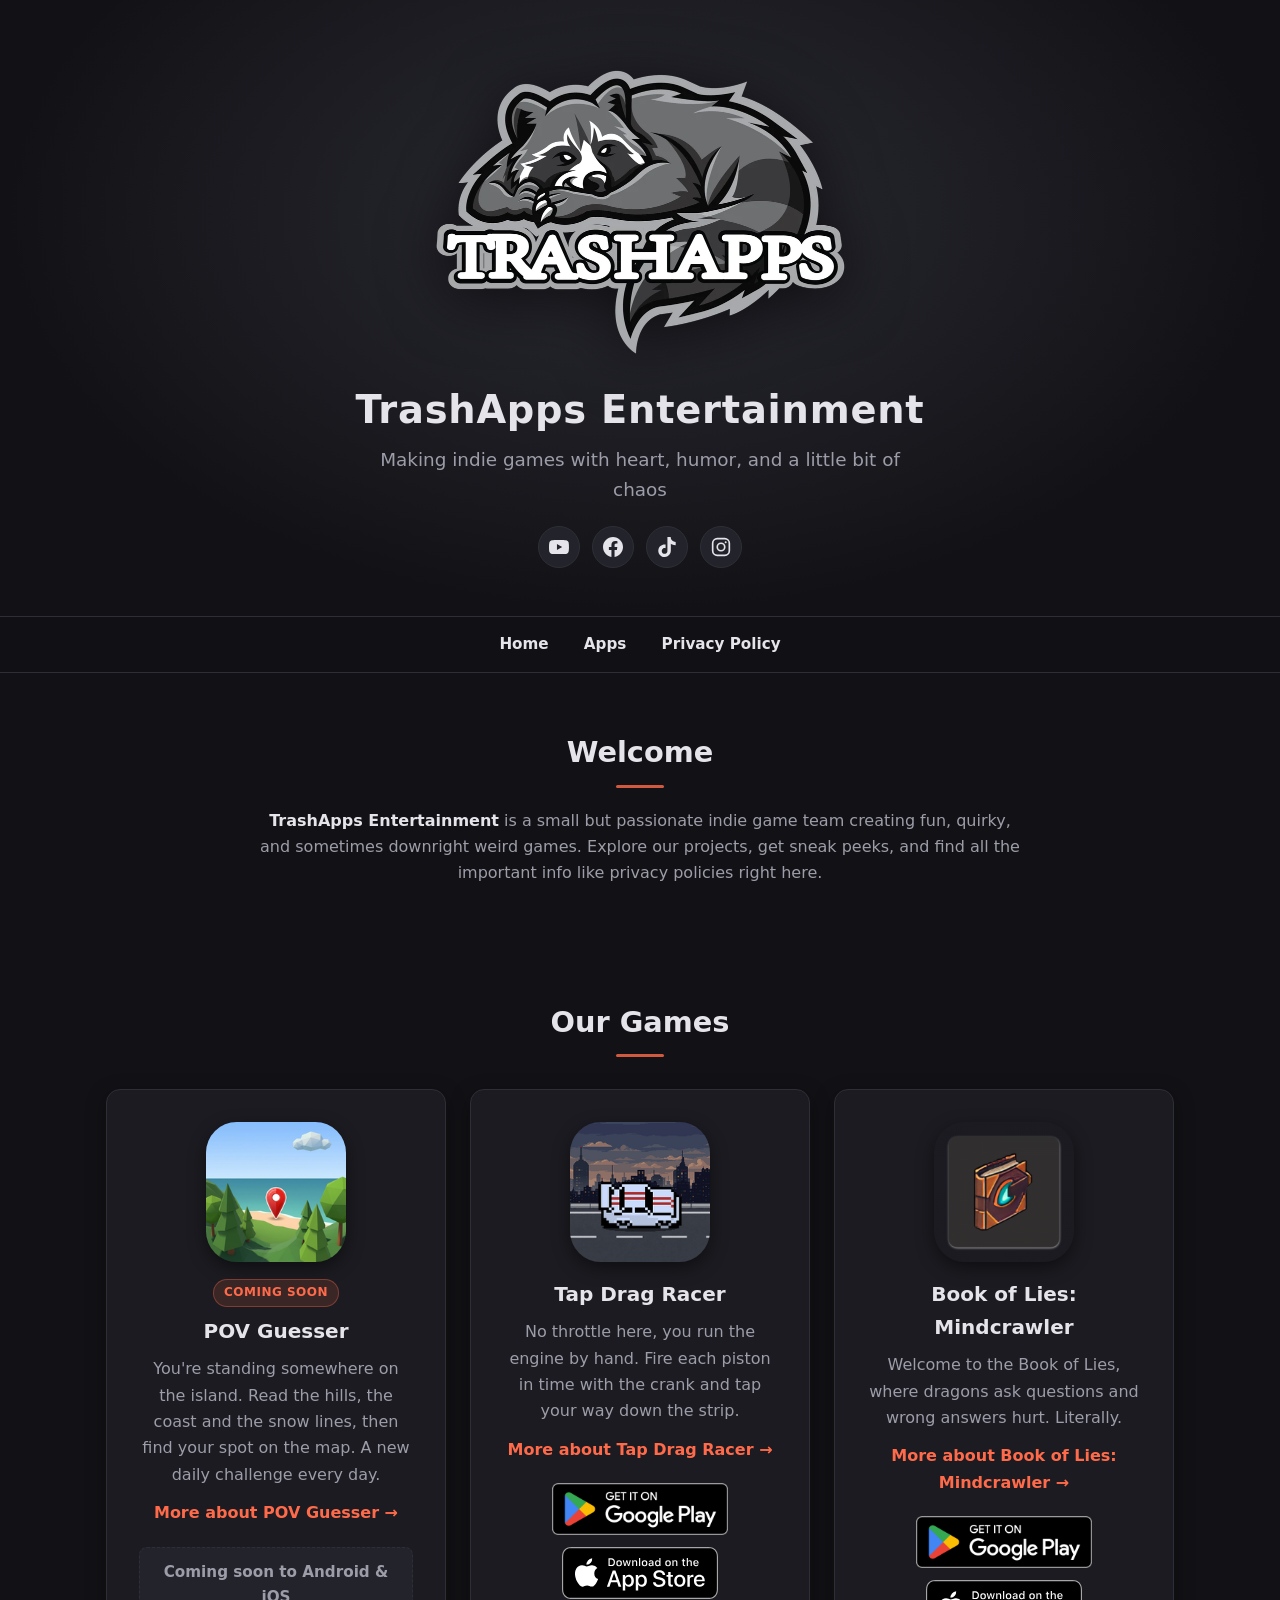
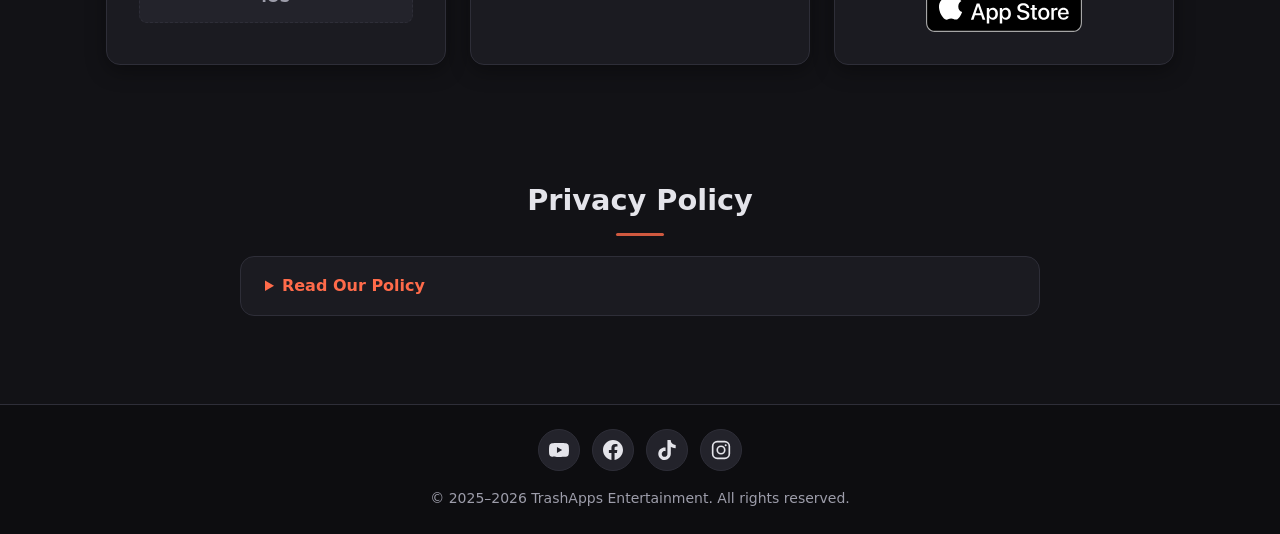
==== commit a886d556: "added separate page for each app" ====
--- a/index.html
+++ b/index.html
@@ -55,6 +55,7 @@
       {
         "@type": "MobileApplication",
         "name": "Tap Drag Racer",
+        "url": "https://trashappsent.github.io/tap-drag-racer/",
         "description": "No throttle here, you run the engine by hand. Fire each piston in time with the crank and tap your way down the strip.",
         "image": "https://trashappsent.github.io/images/drag-racer.png",
         "operatingSystem": "Android, iOS",
@@ -70,6 +71,7 @@
       {
         "@type": "MobileApplication",
         "name": "Book of Lies: Mindcrawler",
+        "url": "https://trashappsent.github.io/book-of-lies-mindcrawler/",
         "description": "Welcome to the Book of Lies, where dragons ask questions and wrong answers hurt. Literally.",
         "image": "https://trashappsent.github.io/images/book-of-lies-2.png",
         "operatingSystem": "Android, iOS",
@@ -85,326 +87,7 @@
     ]
   }
   </script>
-  <style>
-    /* Global Styles */
-    :root {
-      --primary: #ff6b4a;
-      --primary-soft: rgba(255, 107, 74, 0.14);
-      --bg: #121216;
-      --surface: #1b1b21;
-      --surface-2: #23232b;
-      --border: #2e2e38;
-      --text: #e4e4ea;
-      --muted: #9d9daa;
-      --radius: 14px;
-    }
-    *, *::before, *::after {
-      box-sizing: border-box;
-    }
-    html {
-      scroll-behavior: smooth;
-      scroll-padding-top: 4rem; /* keep anchors clear of the sticky nav */
-    }
-    body {
-      font-family: 'Segoe UI', system-ui, -apple-system, Roboto, Arial, sans-serif;
-      margin: 0;
-      padding: 0;
-      background-color: var(--bg);
-      color: var(--text);
-      line-height: 1.65;
-      overflow-x: hidden;
-      -webkit-font-smoothing: antialiased;
-    }
-    img {
-      max-width: 100%;
-    }
-    a {
-      color: var(--primary);
-    }
-
-    /* Header */
-    header {
-      background:
-        radial-gradient(ellipse at 50% 35%, #2a2a33 0%, var(--bg) 70%);
-      text-align: center;
-      padding: clamp(2rem, 6vw, 4rem) 1rem clamp(1.5rem, 4vw, 3rem);
-      border-bottom: 1px solid var(--border);
-    }
-    .header-logo {
-      display: block;
-      width: min(420px, 80vw);
-      height: auto;
-      margin: 0 auto 1.25rem;
-      filter: drop-shadow(0 10px 30px rgba(0, 0, 0, 0.6));
-    }
-    header h1 {
-      margin: 0 0 0.25rem;
-      font-size: clamp(1.6rem, 5vw, 2.4rem);
-      letter-spacing: 0.02em;
-    }
-    header p {
-      margin: 0 auto;
-      max-width: 36rem;
-      font-size: clamp(1rem, 2.6vw, 1.15rem);
-      color: var(--muted);
-    }
-
-    /* Navigation */
-    nav {
-      position: sticky;
-      top: 0;
-      z-index: 10;
-      background: rgba(18, 18, 22, 0.85);
-      backdrop-filter: blur(10px);
-      -webkit-backdrop-filter: blur(10px);
-      border-bottom: 1px solid var(--border);
-      padding: 0.6rem 1rem;
-      display: flex;
-      justify-content: center;
-      flex-wrap: wrap;
-      gap: 0.25rem 0.5rem;
-    }
-    nav a {
-      color: var(--text);
-      padding: 0.35rem 0.85rem;
-      border-radius: 999px;
-      text-decoration: none;
-      font-weight: 600;
-      font-size: 0.95rem;
-      white-space: nowrap;
-      transition: color 0.2s, background 0.2s;
-    }
-    nav a:hover,
-    nav a:focus-visible {
-      color: var(--primary);
-      background: var(--primary-soft);
-    }
-
-    /* Sections */
-    section {
-      padding: clamp(2rem, 6vw, 3.5rem) 1rem;
-      max-width: 1100px;
-      margin: auto;
-    }
-    h2 {
-      margin: 0 0 1.25rem;
-      color: var(--text);
-      font-size: clamp(1.4rem, 4vw, 1.8rem);
-      text-align: center;
-    }
-    h2::after {
-      content: "";
-      display: block;
-      width: 48px;
-      height: 3px;
-      margin: 0.5rem auto 0;
-      border-radius: 2px;
-      background: var(--primary);
-      opacity: 0.8;
-    }
-    .intro {
-      text-align: center;
-      max-width: 760px;
-      margin: auto;
-      color: var(--muted);
-    }
-    .intro strong {
-      color: var(--text);
-    }
-
-    /* Apps Grid */
-    .apps-grid {
-      display: flex;
-      flex-wrap: wrap;
-      justify-content: center;
-      gap: 1.5rem;
-      margin-top: 2rem;
-    }
-    .app-card {
-      flex: 1 1 320px;
-      max-width: 480px;
-      min-width: 0;
-      background: var(--surface);
-      border: 1px solid var(--border);
-      border-radius: var(--radius);
-      padding: clamp(1.25rem, 4vw, 2rem);
-      box-shadow: 0 6px 20px rgba(0, 0, 0, 0.35);
-      text-align: center;
-      transition: transform 0.2s ease, box-shadow 0.2s ease, border-color 0.2s ease;
-    }
-    .app-card:hover {
-      transform: translateY(-4px);
-      border-color: #3d3d4a;
-      box-shadow: 0 12px 30px rgba(0, 0, 0, 0.5);
-    }
-    .app-card h3 {
-      margin: 0.5rem 0;
-      color: var(--text);
-      font-size: 1.25rem;
-    }
-    .app-card p {
-      margin: 0;
-      color: var(--muted);
-      overflow-wrap: anywhere;
-    }
-
-    .app-logo {
-      width: 100%;
-      max-width: 140px;
-      aspect-ratio: 1 / 1;
-      margin: 0 auto 1rem;
-      border-radius: 22%;
-      overflow: hidden;
-      box-shadow: 0 6px 18px rgba(0, 0, 0, 0.45);
-    }
-    .app-logo img {
-      width: 100%;
-      height: 100%;
-      object-fit: cover;
-      display: block;
-    }
-
-    .app-buttons {
-      margin-top: 1.25rem;
-      display: flex;
-      gap: 0.75rem;
-      justify-content: center;
-      align-items: center;
-      flex-wrap: wrap;
-    }
-    .app-buttons a {
-      display: inline-flex;
-      align-items: center;
-      justify-content: center;
-      border-radius: 8px;
-      text-decoration: none;
-    }
-    .app-buttons img {
-      height: 52px;
-      width: auto;
-      max-width: 100%;
-      display: block;
-      transition: transform 0.2s ease, opacity 0.2s ease;
-    }
-    .app-buttons a:hover img {
-      transform: scale(1.04);
-      opacity: 0.9;
-    }
-
-    /* Fallback text buttons (if no image) */
-    .app-buttons a.text-button {
-      padding: 0.6rem 1.1rem;
-      background: var(--primary);
-      color: #fff;
-      font-weight: bold;
-      font-size: 0.9rem;
-      transition: background 0.3s;
-    }
-    .app-buttons a.text-button:hover {
-      background: #e85a3a;
-    }
-
-    /* Coming soon cards */
-    .badge {
-      display: inline-block;
-      padding: 0.2rem 0.65rem;
-      border-radius: 999px;
-      background: var(--primary-soft);
-      border: 1px solid rgba(255, 107, 74, 0.35);
-      color: var(--primary);
-      font-size: 0.75rem;
-      font-weight: 700;
-      letter-spacing: 0.04em;
-      text-transform: uppercase;
-    }
-    .coming-soon-note {
-      margin-top: 1.25rem;
-      padding: 0.75rem 1rem;
-      border: 1px dashed var(--border);
-      border-radius: 8px;
-      background: var(--surface-2);
-      color: var(--muted);
-      font-weight: 600;
-      font-size: 0.95rem;
-    }
-
-    @media (max-width: 420px) {
-      .app-buttons img {
-        height: 46px;
-      }
-    }
-
-    /* Privacy Policy */
-    details {
-      max-width: 800px;
-      margin: auto;
-      background: var(--surface);
-      border: 1px solid var(--border);
-      border-radius: var(--radius);
-      padding: 1rem clamp(1rem, 4vw, 1.5rem);
-    }
-    details summary {
-      cursor: pointer;
-      font-weight: bold;
-      color: var(--primary);
-    }
-    details[open] summary {
-      margin-bottom: 0.5rem;
-    }
-    details p {
-      color: var(--muted);
-      overflow-wrap: anywhere;
-    }
-    details strong {
-      color: var(--text);
-    }
-
-    /* Footer */
-    footer {
-      background: #0d0d10;
-      border-top: 1px solid var(--border);
-      color: var(--muted);
-      text-align: center;
-      padding: 1.5rem 1rem;
-      margin-top: 2rem;
-      font-size: 0.875rem;
-    }
-    /* Social links */
-    .socials {
-      display: flex;
-      justify-content: center;
-      flex-wrap: wrap;
-      gap: 0.75rem;
-      margin-top: 1.25rem;
-    }
-    .socials a {
-      display: inline-flex;
-      align-items: center;
-      justify-content: center;
-      width: 42px;
-      height: 42px;
-      border-radius: 50%;
-      background: var(--surface-2);
-      border: 1px solid var(--border);
-      color: var(--text);
-      transition: color 0.2s, background 0.2s, border-color 0.2s, transform 0.2s;
-    }
-    .socials a:hover,
-    .socials a:focus-visible {
-      color: var(--primary);
-      background: var(--primary-soft);
-      border-color: rgba(255, 107, 74, 0.35);
-      transform: translateY(-2px);
-    }
-    .socials svg {
-      width: 20px;
-      height: 20px;
-      display: block;
-    }
-    footer .socials {
-      margin: 0 0 1rem;
-    }
-  </style>
+  <link rel="stylesheet" href="styles.css" />
 </head>
 
 <body>
@@ -454,16 +137,18 @@
           <img src="images/pov-guesser.png" alt="POV Guesser app icon" width="192" height="192" loading="lazy">
         </div>
         <span class="badge">Coming soon</span>
-        <h3>POV Guesser</h3>
+        <h3><a href="pov-guesser/">POV Guesser</a></h3>
         <p>You're standing somewhere on the island. Read the hills, the coast and the snow lines, then find your spot on the map. A new daily challenge every day.</p>
+        <a class="more-link" href="pov-guesser/">More about POV Guesser &rarr;</a>
         <div class="coming-soon-note">Coming soon to Android &amp; iOS</div>
       </div>
       <div class="app-card">
         <div class="app-logo">
           <img src="images/drag-racer.png" alt="Tap Drag Racer app icon" width="192" height="192" loading="lazy">
         </div>
-        <h3>Tap Drag Racer</h3>
+        <h3><a href="tap-drag-racer/">Tap Drag Racer</a></h3>
         <p>No throttle here, you run the engine by hand. Fire each piston in time with the crank and tap your way down the strip.</p>
+        <a class="more-link" href="tap-drag-racer/">More about Tap Drag Racer &rarr;</a>
         <div class="app-buttons">
           <a href="https://play.google.com/store/apps/details?id=com.trashapps.tapdragracing" target="_blank" rel="noopener" aria-label="Get it on Google Play">
             <img src="images/google-play-badge.png" alt="Get it on Google Play">
@@ -477,8 +162,9 @@
         <div class="app-logo">
           <img src="images/book-of-lies-2.png" alt="Book of Lies: Mindcrawler app icon" width="192" height="192" loading="lazy">
         </div>
-        <h3>Book of Lies: Mindcrawler</h3>
+        <h3><a href="book-of-lies-mindcrawler/">Book of Lies: Mindcrawler</a></h3>
         <p>Welcome to the Book of Lies, where dragons ask questions and wrong answers hurt. Literally.</p>
+        <a class="more-link" href="book-of-lies-mindcrawler/">More about Book of Lies: Mindcrawler &rarr;</a>
         <div class="app-buttons">
           <a href="https://play.google.com/store/apps/details?id=com.trashapps.bookoflies2&amp;pli=1" target="_blank" rel="noopener" aria-label="Get it on Google Play">
             <img src="images/google-play-badge.png" alt="Get it on Google Play">
--- a/styles.css
+++ b/styles.css
@@ -0,0 +1,449 @@
+/* Global Styles */
+:root {
+  --primary: #ff6b4a;
+  --primary-soft: rgba(255, 107, 74, 0.14);
+  --bg: #121216;
+  --surface: #1b1b21;
+  --surface-2: #23232b;
+  --border: #2e2e38;
+  --text: #e4e4ea;
+  --muted: #9d9daa;
+  --radius: 14px;
+}
+*, *::before, *::after {
+  box-sizing: border-box;
+}
+html {
+  scroll-behavior: smooth;
+  scroll-padding-top: 4rem; /* keep anchors clear of the sticky nav */
+}
+body {
+  font-family: 'Segoe UI', system-ui, -apple-system, Roboto, Arial, sans-serif;
+  margin: 0;
+  padding: 0;
+  background-color: var(--bg);
+  color: var(--text);
+  line-height: 1.65;
+  overflow-x: hidden;
+  -webkit-font-smoothing: antialiased;
+}
+img {
+  max-width: 100%;
+}
+a {
+  color: var(--primary);
+}
+
+/* Header */
+header {
+  background:
+    radial-gradient(ellipse at 50% 35%, #2a2a33 0%, var(--bg) 70%);
+  text-align: center;
+  padding: clamp(2rem, 6vw, 4rem) 1rem clamp(1.5rem, 4vw, 3rem);
+  border-bottom: 1px solid var(--border);
+}
+.header-logo {
+  display: block;
+  width: min(420px, 80vw);
+  height: auto;
+  margin: 0 auto 1.25rem;
+  filter: drop-shadow(0 10px 30px rgba(0, 0, 0, 0.6));
+}
+header h1 {
+  margin: 0 0 0.25rem;
+  font-size: clamp(1.6rem, 5vw, 2.4rem);
+  letter-spacing: 0.02em;
+}
+header p {
+  margin: 0 auto;
+  max-width: 36rem;
+  font-size: clamp(1rem, 2.6vw, 1.15rem);
+  color: var(--muted);
+}
+
+/* Navigation */
+nav {
+  position: sticky;
+  top: 0;
+  z-index: 10;
+  background: rgba(18, 18, 22, 0.85);
+  backdrop-filter: blur(10px);
+  -webkit-backdrop-filter: blur(10px);
+  border-bottom: 1px solid var(--border);
+  padding: 0.6rem 1rem;
+  display: flex;
+  justify-content: center;
+  flex-wrap: wrap;
+  gap: 0.25rem 0.5rem;
+}
+nav a {
+  color: var(--text);
+  padding: 0.35rem 0.85rem;
+  border-radius: 999px;
+  text-decoration: none;
+  font-weight: 600;
+  font-size: 0.95rem;
+  white-space: nowrap;
+  transition: color 0.2s, background 0.2s;
+}
+nav a:hover,
+nav a:focus-visible {
+  color: var(--primary);
+  background: var(--primary-soft);
+}
+
+/* Sections */
+section {
+  padding: clamp(2rem, 6vw, 3.5rem) 1rem;
+  max-width: 1100px;
+  margin: auto;
+}
+h2 {
+  margin: 0 0 1.25rem;
+  color: var(--text);
+  font-size: clamp(1.4rem, 4vw, 1.8rem);
+  text-align: center;
+}
+h2::after {
+  content: "";
+  display: block;
+  width: 48px;
+  height: 3px;
+  margin: 0.5rem auto 0;
+  border-radius: 2px;
+  background: var(--primary);
+  opacity: 0.8;
+}
+.intro {
+  text-align: center;
+  max-width: 760px;
+  margin: auto;
+  color: var(--muted);
+}
+.intro strong {
+  color: var(--text);
+}
+
+/* Apps Grid */
+.apps-grid {
+  display: flex;
+  flex-wrap: wrap;
+  justify-content: center;
+  gap: 1.5rem;
+  margin-top: 2rem;
+}
+.app-card {
+  flex: 1 1 320px;
+  max-width: 480px;
+  min-width: 0;
+  background: var(--surface);
+  border: 1px solid var(--border);
+  border-radius: var(--radius);
+  padding: clamp(1.25rem, 4vw, 2rem);
+  box-shadow: 0 6px 20px rgba(0, 0, 0, 0.35);
+  text-align: center;
+  transition: transform 0.2s ease, box-shadow 0.2s ease, border-color 0.2s ease;
+}
+.app-card:hover {
+  transform: translateY(-4px);
+  border-color: #3d3d4a;
+  box-shadow: 0 12px 30px rgba(0, 0, 0, 0.5);
+}
+.app-card h3 {
+  margin: 0.5rem 0;
+  color: var(--text);
+  font-size: 1.25rem;
+}
+.app-card p {
+  margin: 0;
+  color: var(--muted);
+  overflow-wrap: anywhere;
+}
+
+.app-logo {
+  width: 100%;
+  max-width: 140px;
+  aspect-ratio: 1 / 1;
+  margin: 0 auto 1rem;
+  border-radius: 22%;
+  overflow: hidden;
+  box-shadow: 0 6px 18px rgba(0, 0, 0, 0.45);
+}
+.app-logo img {
+  width: 100%;
+  height: 100%;
+  object-fit: cover;
+  display: block;
+}
+
+.app-buttons {
+  margin-top: 1.25rem;
+  display: flex;
+  gap: 0.75rem;
+  justify-content: center;
+  align-items: center;
+  flex-wrap: wrap;
+}
+.app-buttons a {
+  display: inline-flex;
+  align-items: center;
+  justify-content: center;
+  border-radius: 8px;
+  text-decoration: none;
+}
+.app-buttons img {
+  height: 52px;
+  width: auto;
+  max-width: 100%;
+  display: block;
+  transition: transform 0.2s ease, opacity 0.2s ease;
+}
+.app-buttons a:hover img {
+  transform: scale(1.04);
+  opacity: 0.9;
+}
+
+/* Fallback text buttons (if no image) */
+.app-buttons a.text-button {
+  padding: 0.6rem 1.1rem;
+  background: var(--primary);
+  color: #fff;
+  font-weight: bold;
+  font-size: 0.9rem;
+  transition: background 0.3s;
+}
+.app-buttons a.text-button:hover {
+  background: #e85a3a;
+}
+
+/* Coming soon cards */
+.badge {
+  display: inline-block;
+  padding: 0.2rem 0.65rem;
+  border-radius: 999px;
+  background: var(--primary-soft);
+  border: 1px solid rgba(255, 107, 74, 0.35);
+  color: var(--primary);
+  font-size: 0.75rem;
+  font-weight: 700;
+  letter-spacing: 0.04em;
+  text-transform: uppercase;
+}
+.coming-soon-note {
+  margin-top: 1.25rem;
+  padding: 0.75rem 1rem;
+  border: 1px dashed var(--border);
+  border-radius: 8px;
+  background: var(--surface-2);
+  color: var(--muted);
+  font-weight: 600;
+  font-size: 0.95rem;
+}
+
+@media (max-width: 420px) {
+  .app-buttons img {
+    height: 46px;
+  }
+}
+
+/* Privacy Policy */
+details {
+  max-width: 800px;
+  margin: auto;
+  background: var(--surface);
+  border: 1px solid var(--border);
+  border-radius: var(--radius);
+  padding: 1rem clamp(1rem, 4vw, 1.5rem);
+}
+details summary {
+  cursor: pointer;
+  font-weight: bold;
+  color: var(--primary);
+}
+details[open] summary {
+  margin-bottom: 0.5rem;
+}
+details p {
+  color: var(--muted);
+  overflow-wrap: anywhere;
+}
+details strong {
+  color: var(--text);
+}
+
+/* Footer */
+footer {
+  background: #0d0d10;
+  border-top: 1px solid var(--border);
+  color: var(--muted);
+  text-align: center;
+  padding: 1.5rem 1rem;
+  margin-top: 2rem;
+  font-size: 0.875rem;
+}
+/* Social links */
+.socials {
+  display: flex;
+  justify-content: center;
+  flex-wrap: wrap;
+  gap: 0.75rem;
+  margin-top: 1.25rem;
+}
+.socials a {
+  display: inline-flex;
+  align-items: center;
+  justify-content: center;
+  width: 42px;
+  height: 42px;
+  border-radius: 50%;
+  background: var(--surface-2);
+  border: 1px solid var(--border);
+  color: var(--text);
+  transition: color 0.2s, background 0.2s, border-color 0.2s, transform 0.2s;
+}
+.socials a:hover,
+.socials a:focus-visible {
+  color: var(--primary);
+  background: var(--primary-soft);
+  border-color: rgba(255, 107, 74, 0.35);
+  transform: translateY(-2px);
+}
+.socials svg {
+  width: 20px;
+  height: 20px;
+  display: block;
+}
+footer .socials {
+  margin: 0 0 1rem;
+}
+
+/* Game pages */
+.breadcrumb {
+  max-width: 760px;
+  margin: 0 auto;
+  padding: 1rem 1rem 0;
+  font-size: 0.9rem;
+  color: var(--muted);
+}
+.breadcrumb a {
+  color: var(--muted);
+}
+.breadcrumb a:hover {
+  color: var(--primary);
+}
+.game-hero {
+  text-align: center;
+  padding: clamp(1.5rem, 5vw, 2.5rem) 1rem;
+  border-bottom: 1px solid var(--border);
+}
+.game-hero h1 {
+  margin: 0.5rem 0 0.25rem;
+  font-size: clamp(1.7rem, 5vw, 2.4rem);
+}
+.game-hero .tagline {
+  margin: 0 auto;
+  max-width: 34rem;
+  color: var(--muted);
+  font-size: clamp(1rem, 2.6vw, 1.15rem);
+}
+.game-hero .coming-soon-note {
+  display: inline-block;
+}
+.game-body {
+  max-width: 760px;
+}
+.game-body h2 {
+  text-align: left;
+  font-size: clamp(1.25rem, 3.5vw, 1.5rem);
+}
+.game-body h2::after {
+  margin-left: 0;
+}
+.game-body p,
+.game-body li {
+  color: var(--muted);
+}
+.game-body strong {
+  color: var(--text);
+}
+.features {
+  padding-left: 1.25rem;
+}
+.features li + li {
+  margin-top: 0.4rem;
+}
+.facts {
+  display: grid;
+  grid-template-columns: max-content 1fr;
+  gap: 0.5rem 1.25rem;
+  margin: 0;
+  padding: 1rem clamp(1rem, 4vw, 1.5rem);
+  background: var(--surface);
+  border: 1px solid var(--border);
+  border-radius: var(--radius);
+}
+.facts dt {
+  font-weight: 600;
+  color: var(--text);
+}
+.facts dd {
+  margin: 0;
+  color: var(--muted);
+}
+.more-link {
+  display: inline-block;
+  margin-top: 0.75rem;
+  font-weight: 600;
+  text-decoration: none;
+}
+.more-link:hover {
+  text-decoration: underline;
+}
+.app-card h3 a {
+  color: inherit;
+  text-decoration: none;
+}
+.app-card h3 a:hover {
+  color: var(--primary);
+}
+
+/* Video (click-to-play YouTube) */
+.video {
+  position: relative;
+  display: block;
+  aspect-ratio: 16 / 9;
+  margin: 0 auto;
+  overflow: hidden;
+  background: #000;
+  border: 1px solid var(--border);
+  border-radius: var(--radius);
+  box-shadow: 0 6px 20px rgba(0, 0, 0, 0.35);
+}
+.video--tall {
+  aspect-ratio: 9 / 16;
+  width: min(320px, 100%);
+}
+.video img,
+.video iframe {
+  position: absolute;
+  inset: 0;
+  width: 100%;
+  height: 100%;
+  object-fit: cover;
+  border: 0;
+  display: block;
+}
+.video-play {
+  position: absolute;
+  inset: 0;
+  margin: auto;
+  width: 68px;
+  height: 48px;
+  color: var(--primary);
+  filter: drop-shadow(0 4px 12px rgba(0, 0, 0, 0.6));
+  transition: transform 0.2s ease;
+}
+.video:hover .video-play,
+.video:focus-visible .video-play {
+  transform: scale(1.1);
+}
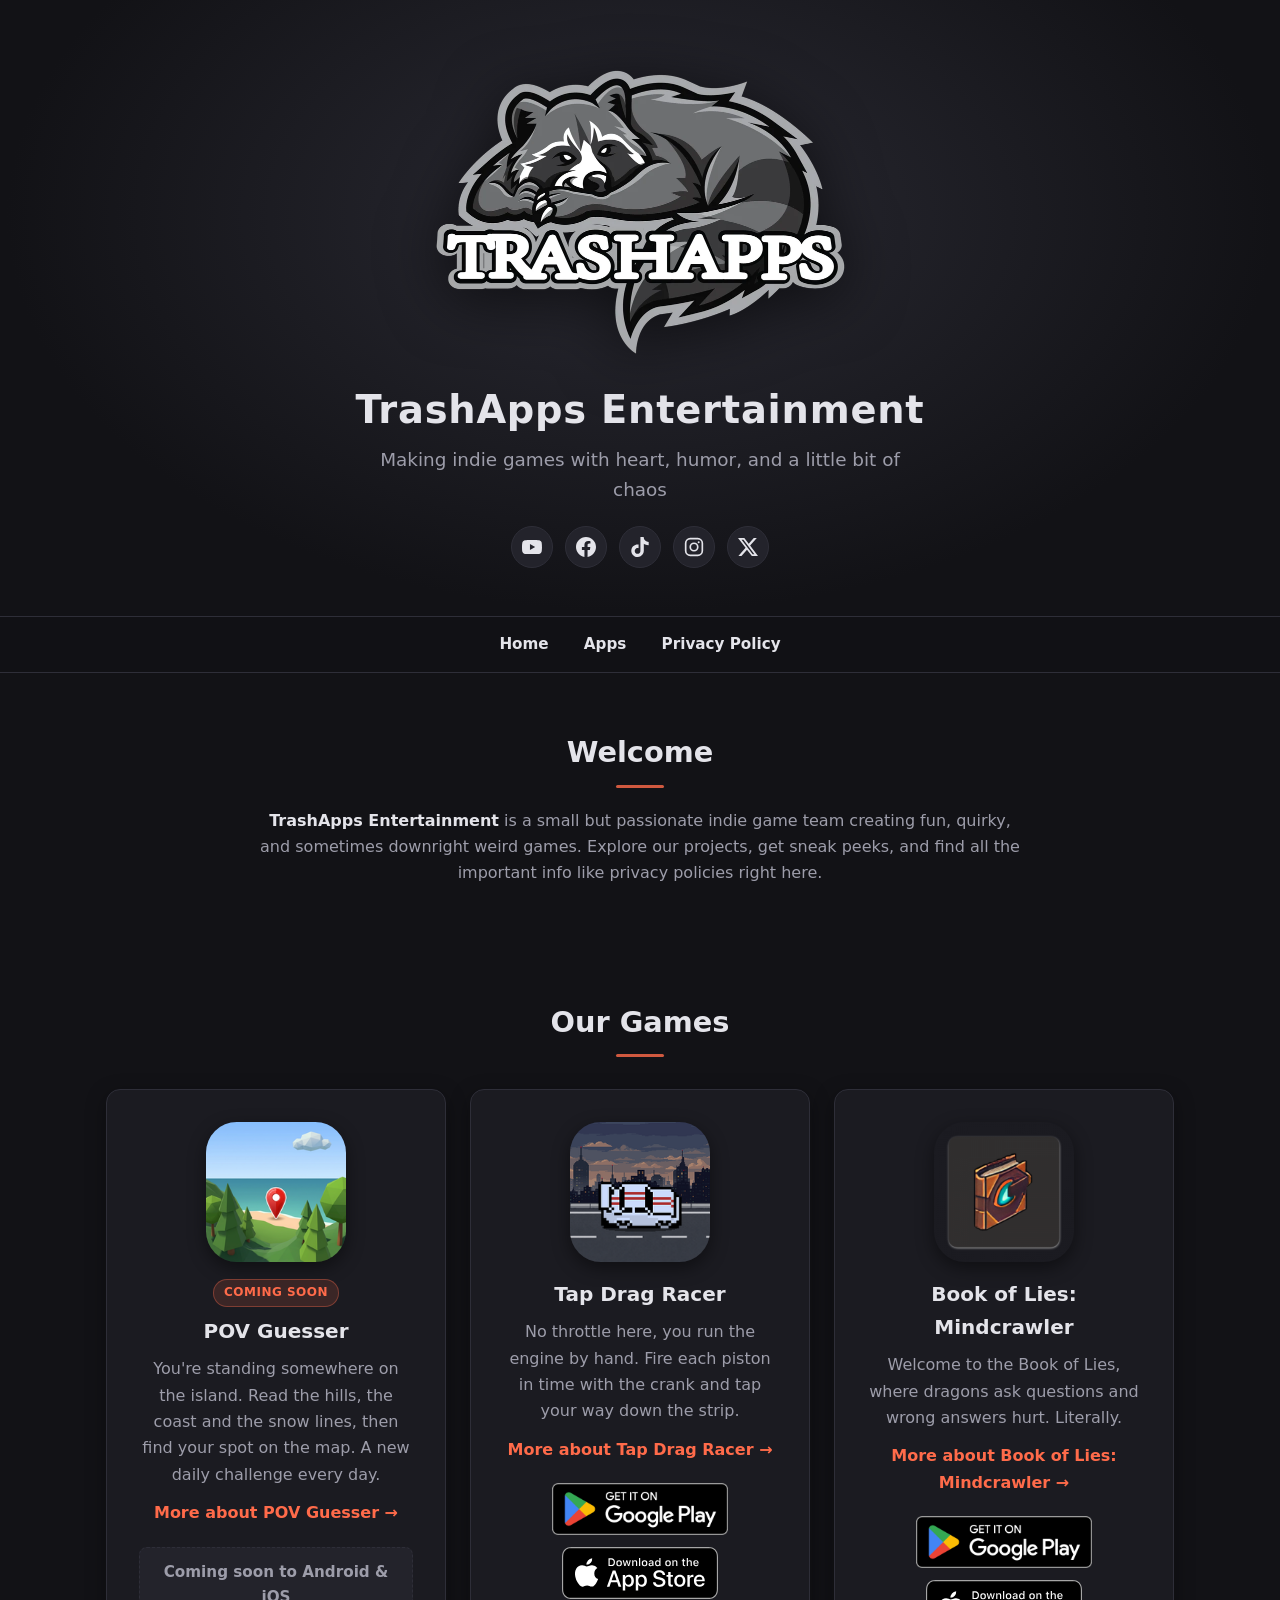
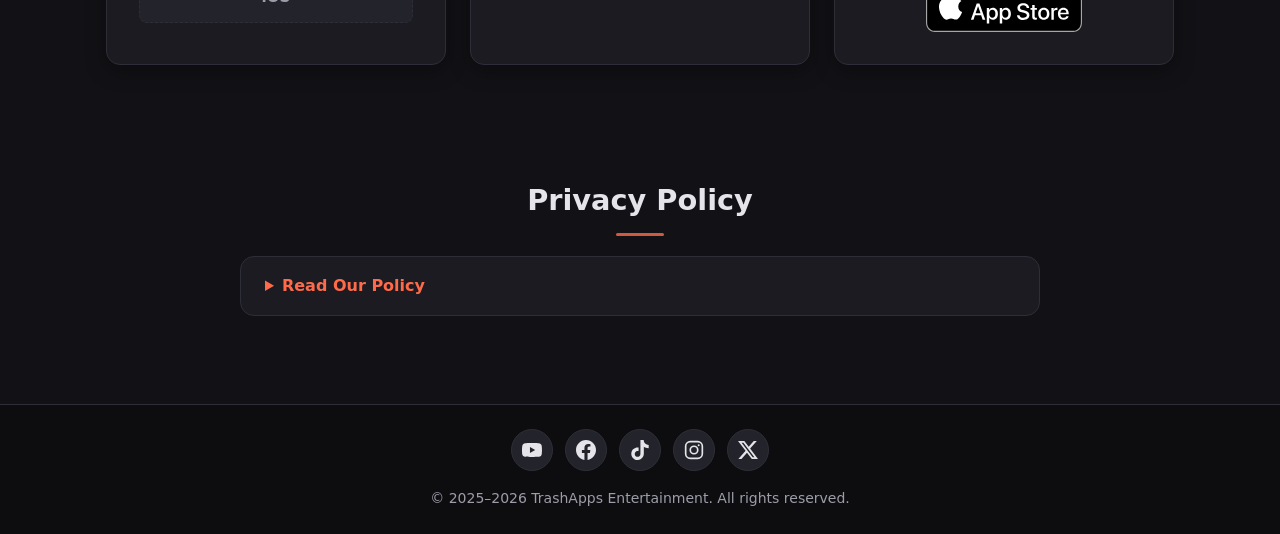
==== commit c8e03213: "added twitter links" ====
--- a/index.html
+++ b/index.html
@@ -21,6 +21,7 @@
   <meta property="og:image:width" content="1958" />
   <meta property="og:image:height" content="1368" />
   <meta property="og:image:alt" content="TrashApps raccoon logo" />
+  <meta name="twitter:site" content="@trashappsent" />
   <meta name="twitter:card" content="summary_large_image" />
   <meta name="twitter:title" content="TrashApps Entertainment | Indie Mobile Games" />
   <meta name="twitter:description" content="Quirky indie mobile games: Tap Drag Racer, Book of Lies: Mindcrawler and POV Guesser." />
@@ -42,7 +43,8 @@
           "https://www.youtube.com/@trashappsent",
           "https://www.facebook.com/trashapps",
           "https://www.tiktok.com/@trashappsent",
-          "https://www.instagram.com/trashapps/"
+          "https://www.instagram.com/trashapps/",
+          "https://x.com/trashappsent"
         ]
       },
       {
@@ -111,6 +113,9 @@
       </a>
       <a href="https://www.instagram.com/trashapps/" target="_blank" rel="noopener" aria-label="TrashApps on Instagram">
         <svg viewBox="0 0 24 24" fill="none" stroke="currentColor" stroke-width="2" aria-hidden="true"><rect x="2" y="2" width="20" height="20" rx="5.5"/><circle cx="12" cy="12" r="4.5"/><circle cx="17.6" cy="6.4" r="1.2" fill="currentColor" stroke="none"/></svg>
+      </a>
+      <a href="https://x.com/trashappsent" target="_blank" rel="noopener" aria-label="TrashApps on X">
+        <svg viewBox="0 0 24 24" fill="currentColor" aria-hidden="true"><path d="M18.901 1.153h3.68l-8.04 9.19L24 22.846h-7.406l-5.8-7.584-6.638 7.584H.474l8.6-9.83L0 1.154h7.594l5.243 6.932ZM17.61 20.644h2.039L6.486 3.24H4.298Z"/></svg>
       </a>
     </div>
   </header>
@@ -213,6 +218,9 @@
         <a href="https://www.instagram.com/trashapps/" target="_blank" rel="noopener" aria-label="TrashApps on Instagram">
           <svg viewBox="0 0 24 24" fill="none" stroke="currentColor" stroke-width="2" aria-hidden="true"><rect x="2" y="2" width="20" height="20" rx="5.5"/><circle cx="12" cy="12" r="4.5"/><circle cx="17.6" cy="6.4" r="1.2" fill="currentColor" stroke="none"/></svg>
         </a>
+        <a href="https://x.com/trashappsent" target="_blank" rel="noopener" aria-label="TrashApps on X">
+          <svg viewBox="0 0 24 24" fill="currentColor" aria-hidden="true"><path d="M18.901 1.153h3.68l-8.04 9.19L24 22.846h-7.406l-5.8-7.584-6.638 7.584H.474l8.6-9.83L0 1.154h7.594l5.243 6.932ZM17.61 20.644h2.039L6.486 3.24H4.298Z"/></svg>
+        </a>
       </div>
     &copy; 2025&ndash;2026 TrashApps Entertainment. All rights reserved.
   </footer>
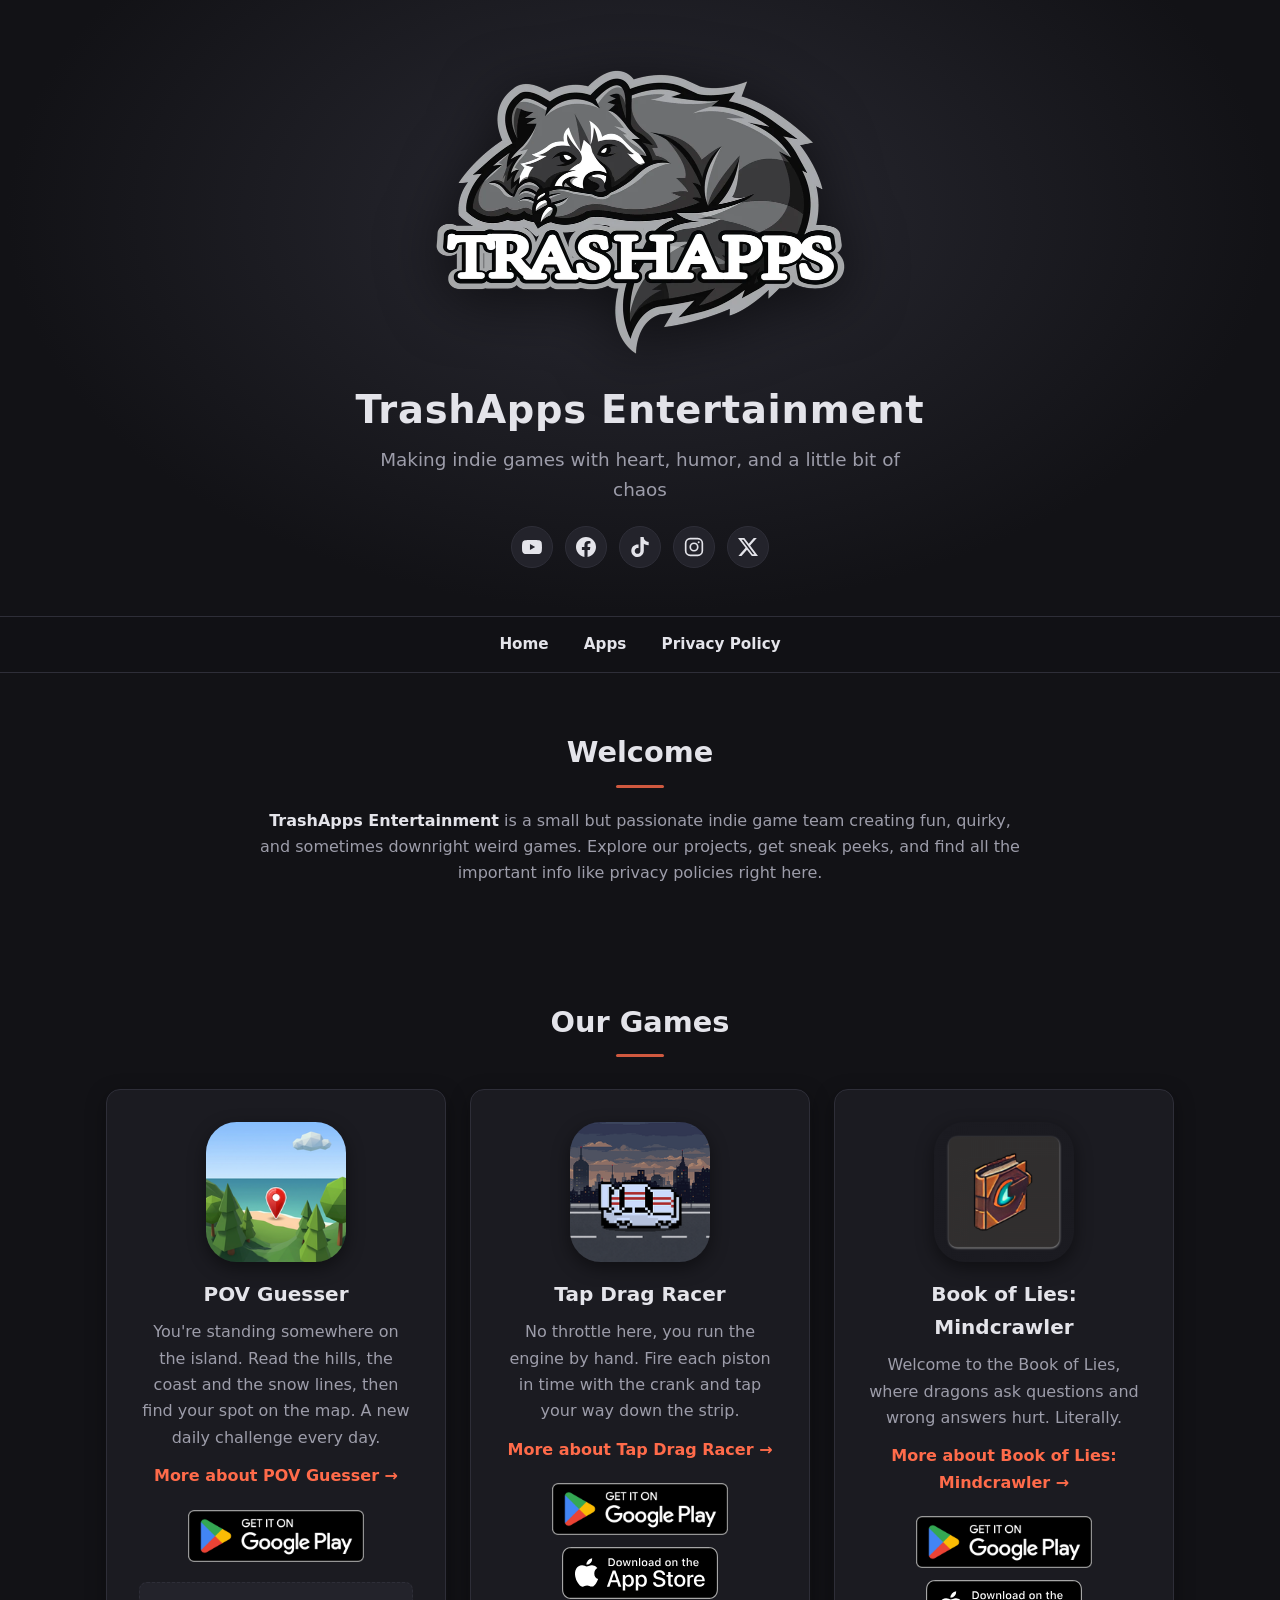
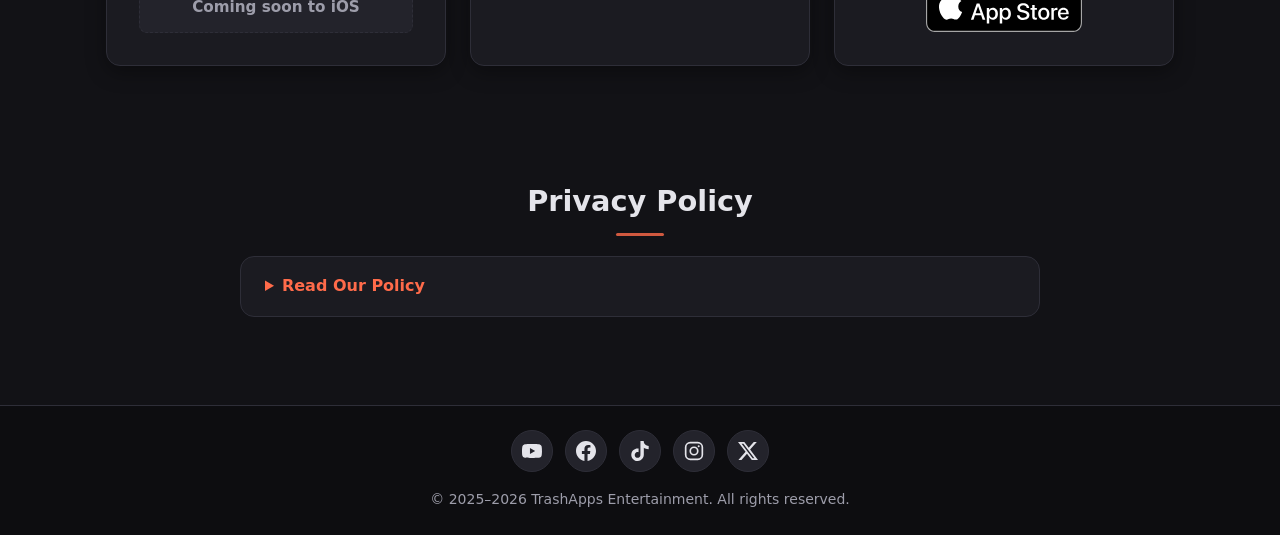
==== commit b849bda3: "added pov guesser for google play" ====
--- a/index.html
+++ b/index.html
@@ -85,6 +85,20 @@
           "https://play.google.com/store/apps/details?id=com.trashapps.bookoflies2",
           "https://apps.apple.com/us/app/book-of-lies-mindcrawler/id6758210945"
         ]
+      },
+      {
+        "@type": "MobileApplication",
+        "name": "POV Guesser",
+        "url": "https://trashappsent.github.io/pov-guesser/",
+        "description": "You're standing somewhere on the island. Read the hills, the coast and the snow lines, then find your spot on the map. A new daily challenge every day.",
+        "image": "https://trashappsent.github.io/images/pov-guesser.png",
+        "operatingSystem": "Android",
+        "applicationCategory": "GameApplication",
+        "publisher": { "@id": "https://trashappsent.github.io/#organization" },
+        "offers": { "@type": "Offer", "price": "0", "priceCurrency": "USD" },
+        "sameAs": [
+          "https://play.google.com/store/apps/details?id=com.trashapps.povguesser"
+        ]
       }
     ]
   }
@@ -137,15 +151,19 @@
   <section id="apps">
     <h2>Our Games</h2>
     <div class="apps-grid">
-      <div class="app-card coming-soon">
+      <div class="app-card">
         <div class="app-logo">
           <img src="images/pov-guesser.png" alt="POV Guesser app icon" width="192" height="192" loading="lazy">
         </div>
-        <span class="badge">Coming soon</span>
         <h3><a href="pov-guesser/">POV Guesser</a></h3>
         <p>You're standing somewhere on the island. Read the hills, the coast and the snow lines, then find your spot on the map. A new daily challenge every day.</p>
         <a class="more-link" href="pov-guesser/">More about POV Guesser &rarr;</a>
-        <div class="coming-soon-note">Coming soon to Android &amp; iOS</div>
+        <div class="app-buttons">
+          <a href="https://play.google.com/store/apps/details?id=com.trashapps.povguesser" target="_blank" rel="noopener" aria-label="Get it on Google Play">
+            <img src="images/google-play-badge.png" alt="Get it on Google Play">
+          </a>
+        </div>
+        <div class="coming-soon-note">Coming soon to iOS</div>
       </div>
       <div class="app-card">
         <div class="app-logo">
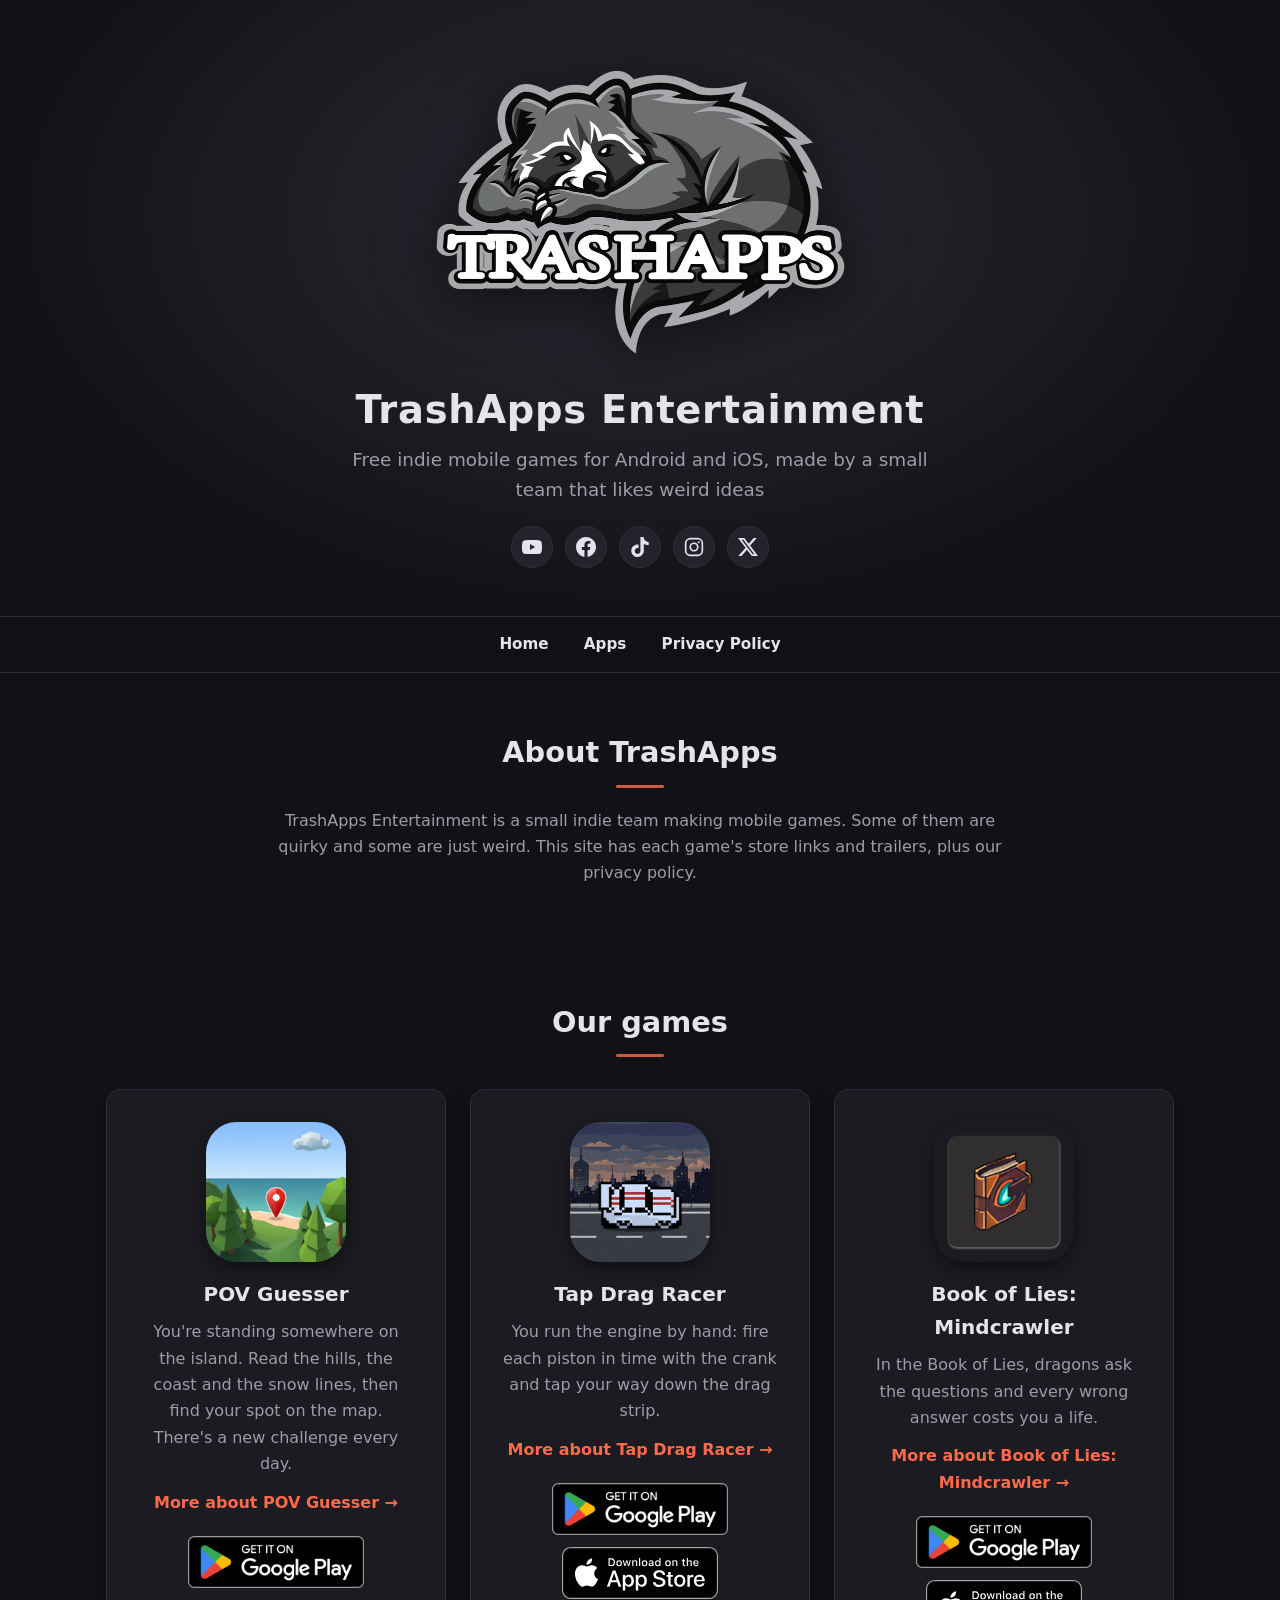
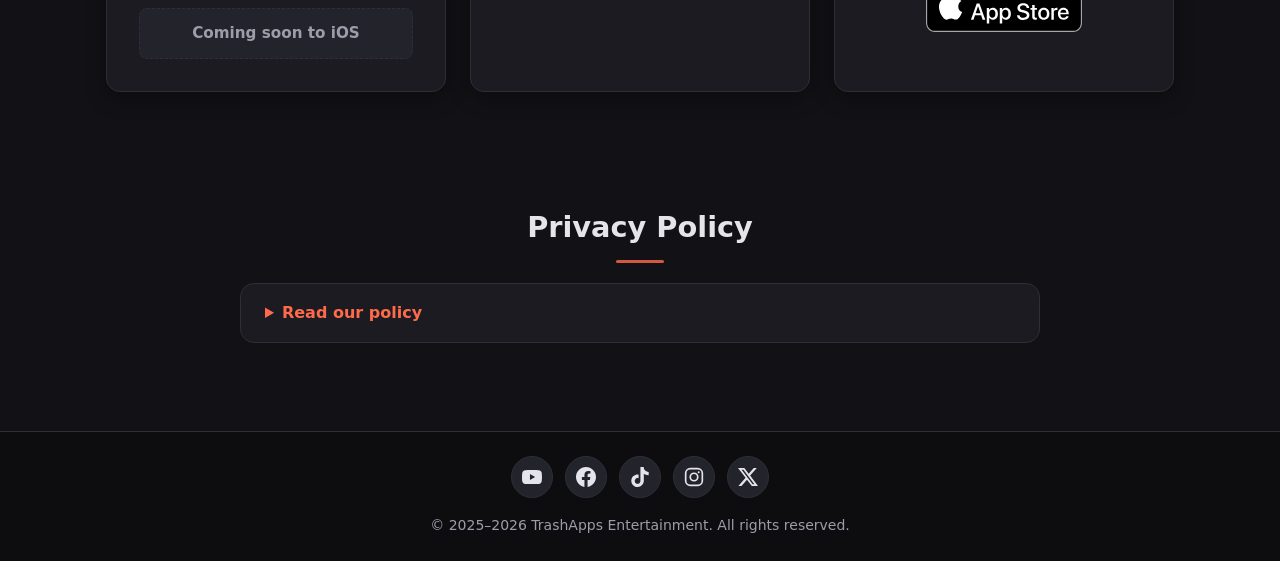
==== commit 5880941c: "humanizer" ====
--- a/index.html
+++ b/index.html
@@ -6,7 +6,7 @@
   <meta name="theme-color" content="#121216" />
   <meta name="color-scheme" content="dark" />
   <title>TrashApps Entertainment | Indie Mobile Games</title>
-  <meta name="description" content="TrashApps Entertainment makes quirky indie mobile games: Tap Drag Racer, Book of Lies: Mindcrawler and POV Guesser. Free on Google Play and the App Store." />
+  <meta name="description" content="TrashApps Entertainment is a small indie studio making free mobile games for Android and iOS: Tap Drag Racer, Book of Lies: Mindcrawler and POV Guesser." />
   <link rel="canonical" href="https://trashappsent.github.io/" />
   <link rel="icon" type="image/png" sizes="48x48" href="images/favicon-48.png" />
   <link rel="apple-touch-icon" href="images/apple-touch-icon.png" />
@@ -58,7 +58,7 @@
         "@type": "MobileApplication",
         "name": "Tap Drag Racer",
         "url": "https://trashappsent.github.io/tap-drag-racer/",
-        "description": "No throttle here, you run the engine by hand. Fire each piston in time with the crank and tap your way down the strip.",
+        "description": "You run the engine by hand: fire each piston in time with the crank and tap your way down the drag strip.",
         "image": "https://trashappsent.github.io/images/drag-racer.png",
         "operatingSystem": "Android, iOS",
         "applicationCategory": "GameApplication",
@@ -74,7 +74,7 @@
         "@type": "MobileApplication",
         "name": "Book of Lies: Mindcrawler",
         "url": "https://trashappsent.github.io/book-of-lies-mindcrawler/",
-        "description": "Welcome to the Book of Lies, where dragons ask questions and wrong answers hurt. Literally.",
+        "description": "In the Book of Lies, dragons ask the questions and every wrong answer costs you a life.",
         "image": "https://trashappsent.github.io/images/book-of-lies-2.png",
         "operatingSystem": "Android, iOS",
         "applicationCategory": "GameApplication",
@@ -90,7 +90,7 @@
         "@type": "MobileApplication",
         "name": "POV Guesser",
         "url": "https://trashappsent.github.io/pov-guesser/",
-        "description": "You're standing somewhere on the island. Read the hills, the coast and the snow lines, then find your spot on the map. A new daily challenge every day.",
+        "description": "You're standing somewhere on the island. Read the hills, the coast and the snow lines, then find your spot on the map. There's a new challenge every day.",
         "image": "https://trashappsent.github.io/images/pov-guesser.png",
         "operatingSystem": "Android",
         "applicationCategory": "GameApplication",
@@ -114,7 +114,7 @@
       <img class="header-logo" src="images/header-bg.png" alt="TrashApps raccoon logo" width="840" height="587" fetchpriority="high" />
     </picture>
     <h1>TrashApps Entertainment</h1>
-    <p>Making indie games with heart, humor, and a little bit of chaos</p>
+    <p>Free indie mobile games for Android and iOS, made by a small team that likes weird ideas</p>
     <div class="socials">
       <a href="https://www.youtube.com/@trashappsent" target="_blank" rel="noopener" aria-label="TrashApps on YouTube">
         <svg viewBox="0 0 24 24" fill="currentColor" aria-hidden="true"><path d="M23.498 6.186a3.016 3.016 0 0 0-2.122-2.136C19.505 3.545 12 3.545 12 3.545s-7.505 0-9.377.505A3.017 3.017 0 0 0 .502 6.186C0 8.07 0 12 0 12s0 3.93.502 5.814a3.016 3.016 0 0 0 2.122 2.136c1.871.505 9.376.505 9.376.505s7.505 0 9.377-.505a3.015 3.015 0 0 0 2.122-2.136C24 15.93 24 12 24 12s0-3.93-.502-5.814zM9.545 15.568V8.432L15.818 12l-6.273 3.568z"/></svg>
@@ -141,25 +141,25 @@
   </nav>
 
   <section id="welcome">
-    <h2>Welcome</h2>
+    <h2>About TrashApps</h2>
     <p class="intro">
-      <strong>TrashApps Entertainment</strong> is a small but passionate indie game team creating fun, quirky, and sometimes downright weird games.
-      Explore our projects, get sneak peeks, and find all the important info like privacy policies right here.
+      TrashApps Entertainment is a small indie team making mobile games. Some of them are quirky and some are just weird.
+      This site has each game's store links and trailers, plus our privacy policy.
     </p>
   </section>
 
   <section id="apps">
-    <h2>Our Games</h2>
+    <h2>Our games</h2>
     <div class="apps-grid">
       <div class="app-card">
         <div class="app-logo">
           <img src="images/pov-guesser.png" alt="POV Guesser app icon" width="192" height="192" loading="lazy">
         </div>
         <h3><a href="pov-guesser/">POV Guesser</a></h3>
-        <p>You're standing somewhere on the island. Read the hills, the coast and the snow lines, then find your spot on the map. A new daily challenge every day.</p>
+        <p>You're standing somewhere on the island. Read the hills, the coast and the snow lines, then find your spot on the map. There's a new challenge every day.</p>
         <a class="more-link" href="pov-guesser/">More about POV Guesser &rarr;</a>
         <div class="app-buttons">
-          <a href="https://play.google.com/store/apps/details?id=com.trashapps.povguesser" target="_blank" rel="noopener" aria-label="Get it on Google Play">
+          <a href="https://play.google.com/store/apps/details?id=com.trashapps.povguesser" target="_blank" rel="noopener" aria-label="Get POV Guesser on Google Play">
             <img src="images/google-play-badge.png" alt="Get it on Google Play">
           </a>
         </div>
@@ -170,14 +170,14 @@
           <img src="images/drag-racer.png" alt="Tap Drag Racer app icon" width="192" height="192" loading="lazy">
         </div>
         <h3><a href="tap-drag-racer/">Tap Drag Racer</a></h3>
-        <p>No throttle here, you run the engine by hand. Fire each piston in time with the crank and tap your way down the strip.</p>
+        <p>You run the engine by hand: fire each piston in time with the crank and tap your way down the drag strip.</p>
         <a class="more-link" href="tap-drag-racer/">More about Tap Drag Racer &rarr;</a>
         <div class="app-buttons">
-          <a href="https://play.google.com/store/apps/details?id=com.trashapps.tapdragracing" target="_blank" rel="noopener" aria-label="Get it on Google Play">
+          <a href="https://play.google.com/store/apps/details?id=com.trashapps.tapdragracing" target="_blank" rel="noopener" aria-label="Get Tap Drag Racer on Google Play">
             <img src="images/google-play-badge.png" alt="Get it on Google Play">
           </a>
-          <a href="https://apps.apple.com/us/app/tap-drag-racer/id6820187710" target="_blank" rel="noopener" aria-label="Get it on AppStore">
-            <img src="images/appstore-badge.svg" alt="Get it on AppStore">
+          <a href="https://apps.apple.com/us/app/tap-drag-racer/id6820187710" target="_blank" rel="noopener" aria-label="Get Tap Drag Racer on the App Store">
+            <img src="images/appstore-badge.svg" alt="Download on the App Store">
           </a>
         </div>
       </div>
@@ -186,14 +186,14 @@
           <img src="images/book-of-lies-2.png" alt="Book of Lies: Mindcrawler app icon" width="192" height="192" loading="lazy">
         </div>
         <h3><a href="book-of-lies-mindcrawler/">Book of Lies: Mindcrawler</a></h3>
-        <p>Welcome to the Book of Lies, where dragons ask questions and wrong answers hurt. Literally.</p>
+        <p>In the Book of Lies, dragons ask the questions and every wrong answer costs you a life.</p>
         <a class="more-link" href="book-of-lies-mindcrawler/">More about Book of Lies: Mindcrawler &rarr;</a>
         <div class="app-buttons">
-          <a href="https://play.google.com/store/apps/details?id=com.trashapps.bookoflies2&amp;pli=1" target="_blank" rel="noopener" aria-label="Get it on Google Play">
+          <a href="https://play.google.com/store/apps/details?id=com.trashapps.bookoflies2&amp;pli=1" target="_blank" rel="noopener" aria-label="Get Book of Lies: Mindcrawler on Google Play">
             <img src="images/google-play-badge.png" alt="Get it on Google Play">
           </a>
-          <a href="https://apps.apple.com/us/app/book-of-lies-mindcrawler/id6758210945" target="_blank" rel="noopener" aria-label="Get it on AppStore">
-            <img src="images/appstore-badge.svg" alt="Get it on AppStore">
+          <a href="https://apps.apple.com/us/app/book-of-lies-mindcrawler/id6758210945" target="_blank" rel="noopener" aria-label="Get Book of Lies: Mindcrawler on the App Store">
+            <img src="images/appstore-badge.svg" alt="Download on the App Store">
           </a>
         </div>
       </div>
@@ -203,7 +203,7 @@
   <section id="privacy">
     <h2>Privacy Policy</h2>
     <details>
-      <summary>Read Our Policy</summary>
+      <summary>Read our policy</summary>
       <p>
         This Privacy Policy applies to all applications published by <strong>TrashApps Entertainment</strong>.
         We do not collect, store, or share any personal information unless explicitly stated in
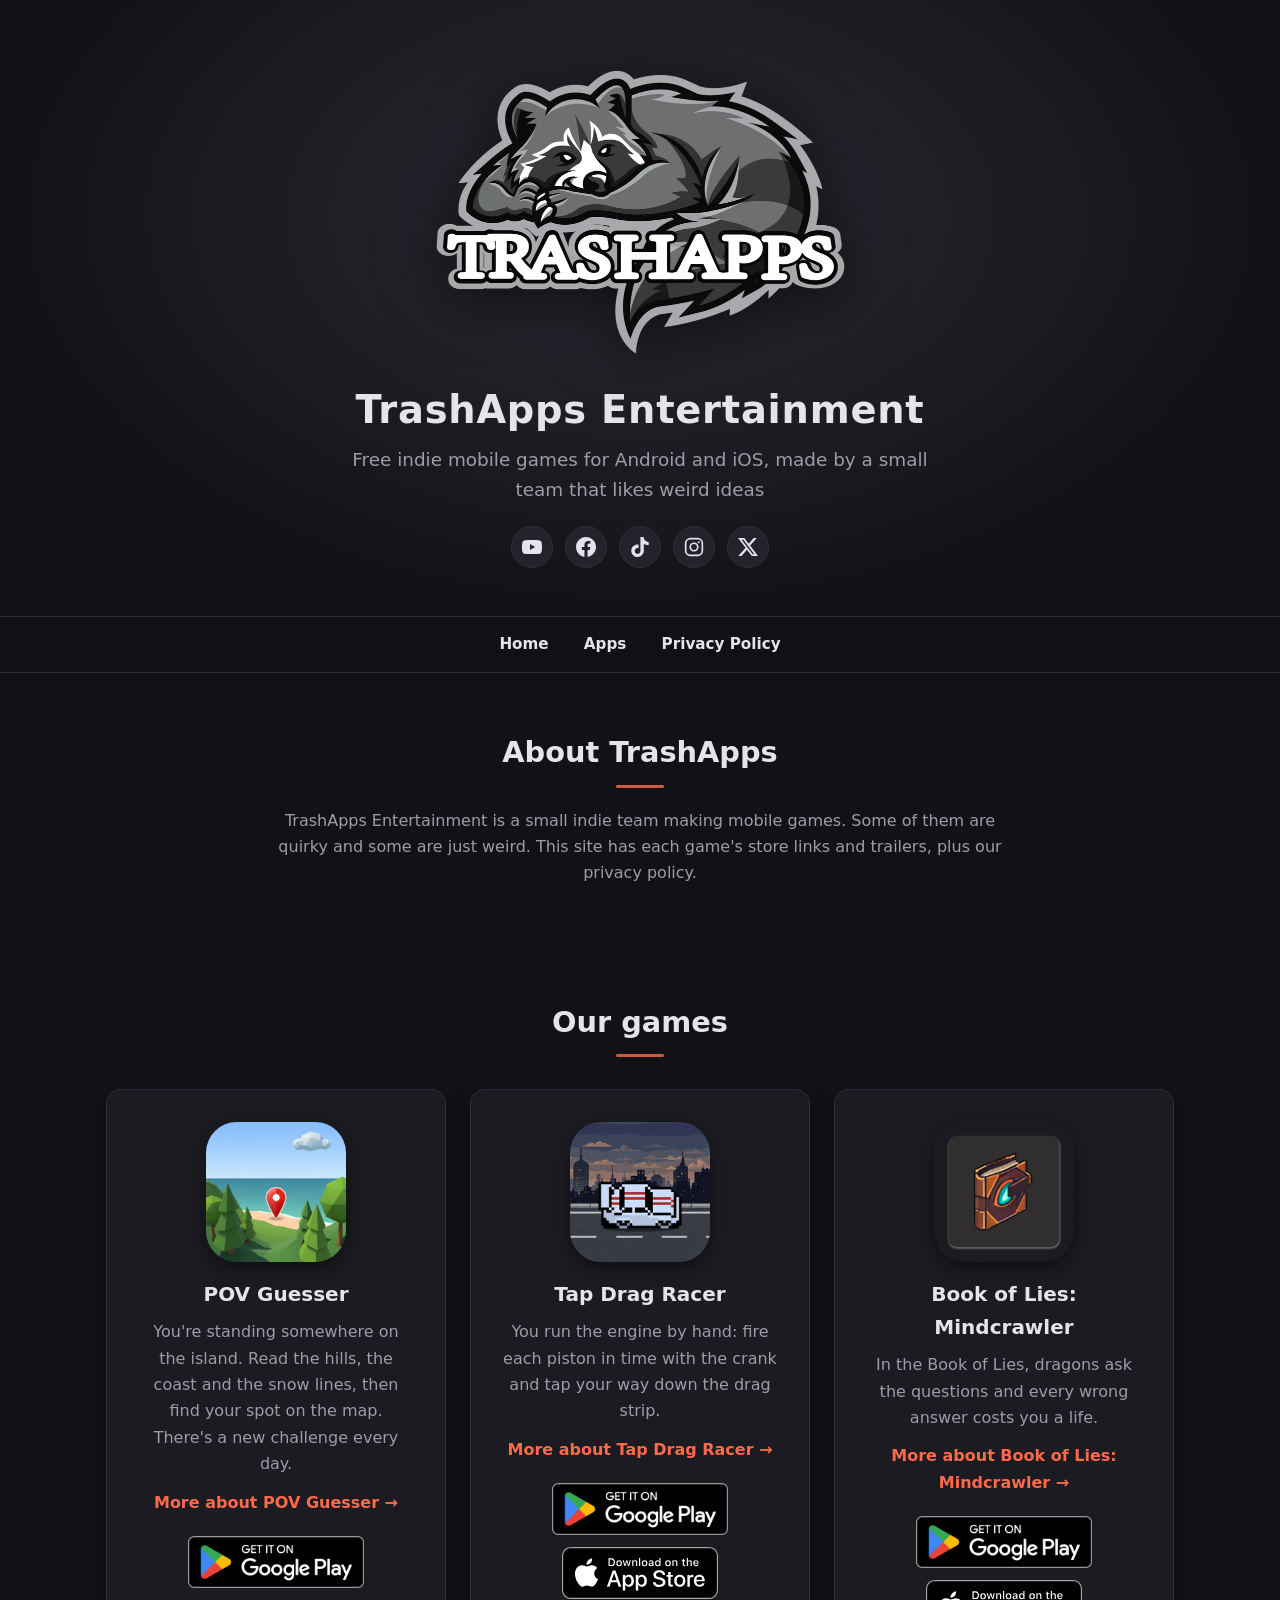
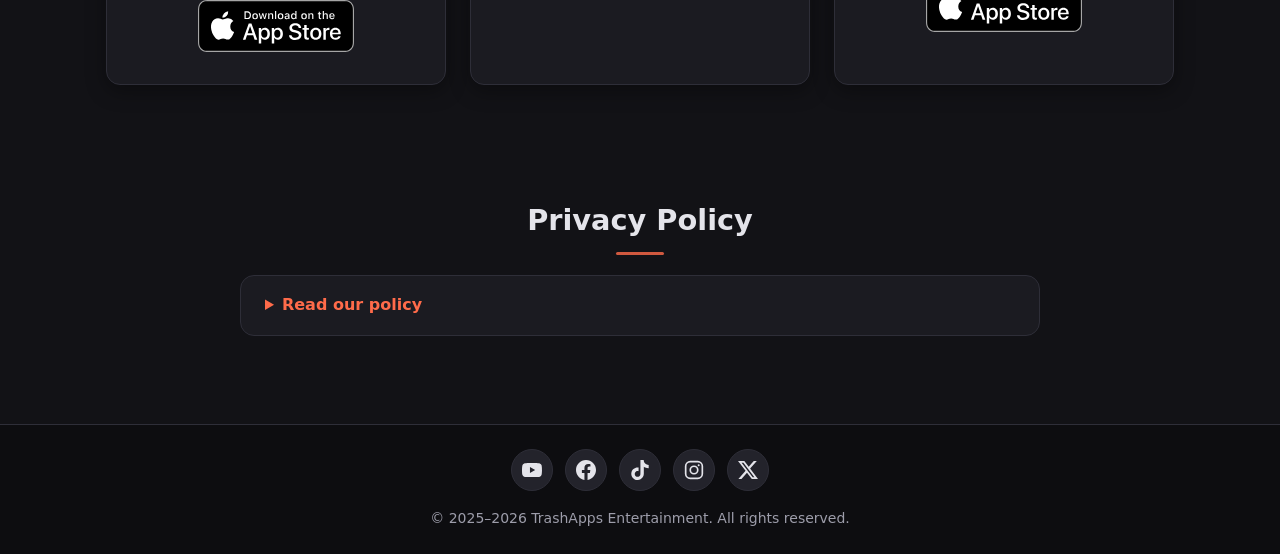
==== commit cff38f62: "added pov guesser apple app store link" ====
--- a/index.html
+++ b/index.html
@@ -92,12 +92,13 @@
         "url": "https://trashappsent.github.io/pov-guesser/",
         "description": "You're standing somewhere on the island. Read the hills, the coast and the snow lines, then find your spot on the map. There's a new challenge every day.",
         "image": "https://trashappsent.github.io/images/pov-guesser.png",
-        "operatingSystem": "Android",
+        "operatingSystem": "Android, iOS",
         "applicationCategory": "GameApplication",
         "publisher": { "@id": "https://trashappsent.github.io/#organization" },
         "offers": { "@type": "Offer", "price": "0", "priceCurrency": "USD" },
         "sameAs": [
-          "https://play.google.com/store/apps/details?id=com.trashapps.povguesser"
+          "https://play.google.com/store/apps/details?id=com.trashapps.povguesser",
+          "https://apps.apple.com/us/app/pov-guesser/id6827264566"
         ]
       }
     ]
@@ -162,8 +163,10 @@
           <a href="https://play.google.com/store/apps/details?id=com.trashapps.povguesser" target="_blank" rel="noopener" aria-label="Get POV Guesser on Google Play">
             <img src="images/google-play-badge.png" alt="Get it on Google Play">
           </a>
-        </div>
-        <div class="coming-soon-note">Coming soon to iOS</div>
+          <a href="https://apps.apple.com/us/app/pov-guesser/id6827264566" target="_blank" rel="noopener" aria-label="Get POV Guesser on the App Store">
+            <img src="images/appstore-badge.svg" alt="Download on the App Store">
+          </a>
+        </div>
       </div>
       <div class="app-card">
         <div class="app-logo">
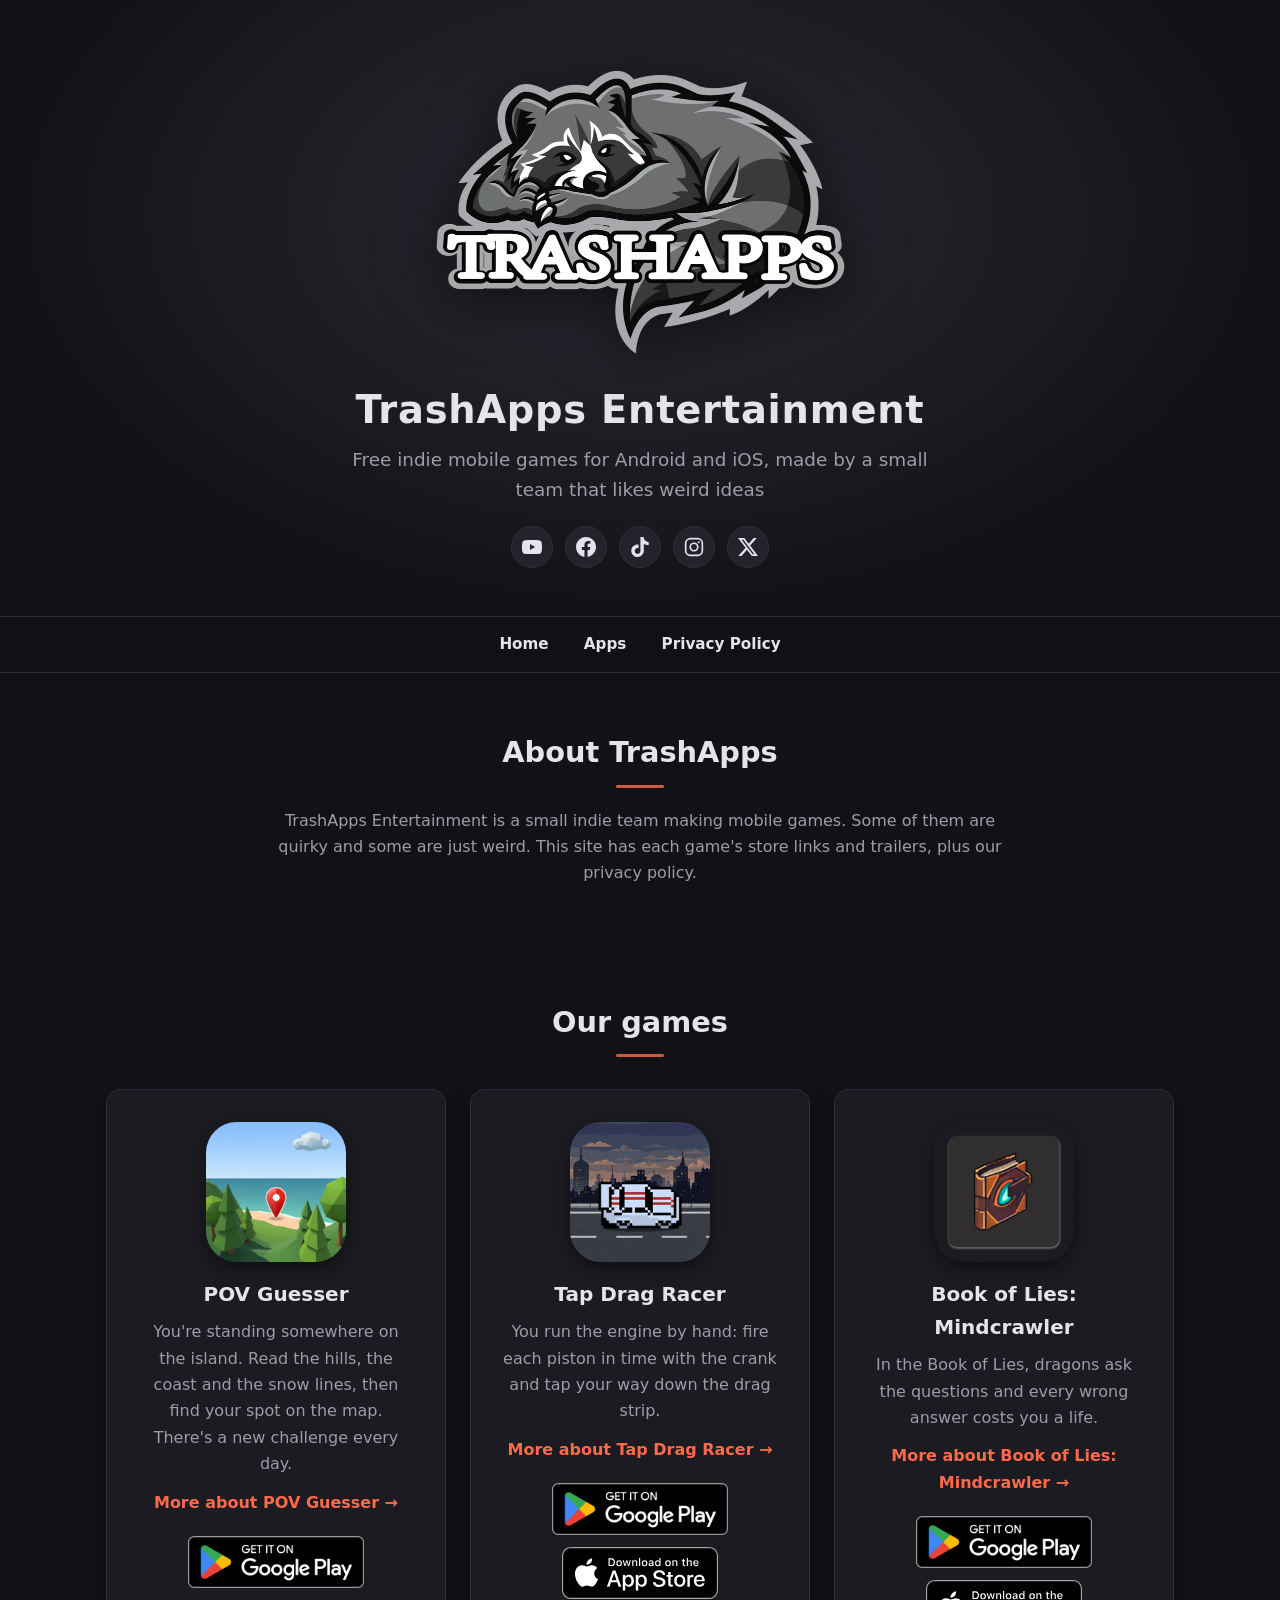
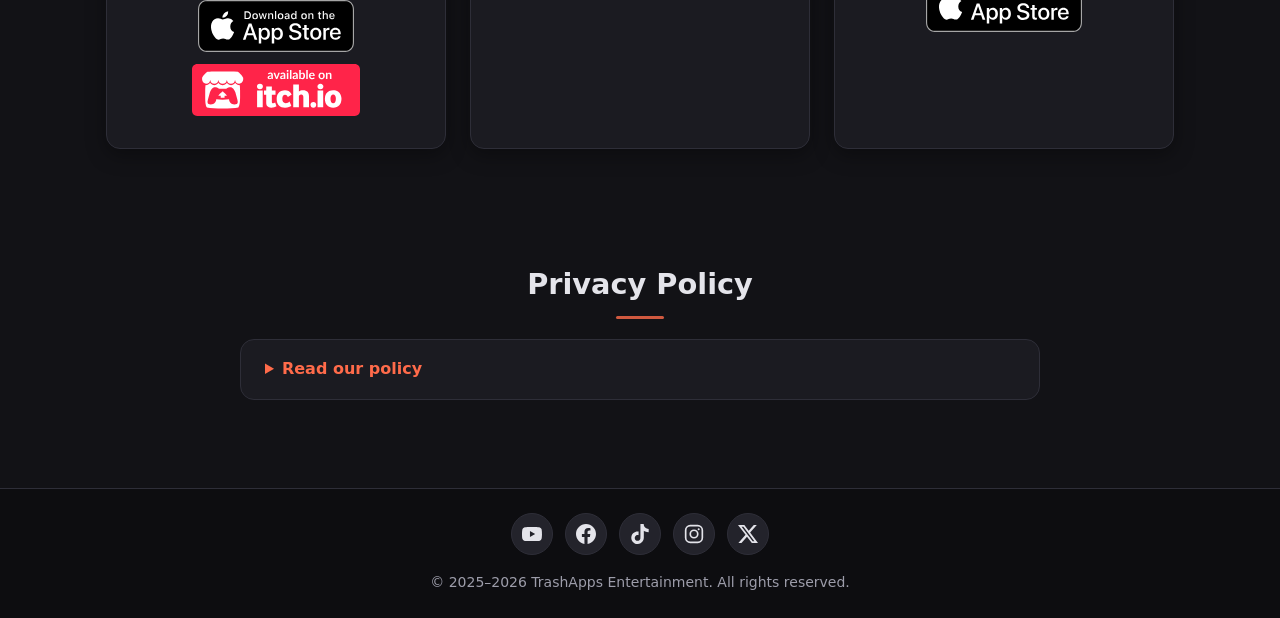
==== commit 29917149: "added itch io pov" ====
--- a/index.html
+++ b/index.html
@@ -98,7 +98,8 @@
         "offers": { "@type": "Offer", "price": "0", "priceCurrency": "USD" },
         "sameAs": [
           "https://play.google.com/store/apps/details?id=com.trashapps.povguesser",
-          "https://apps.apple.com/us/app/pov-guesser/id6827264566"
+          "https://apps.apple.com/us/app/pov-guesser/id6827264566",
+          "https://trashapps.itch.io/pov-guesser"
         ]
       }
     ]
@@ -165,6 +166,9 @@
           </a>
           <a href="https://apps.apple.com/us/app/pov-guesser/id6827264566" target="_blank" rel="noopener" aria-label="Get POV Guesser on the App Store">
             <img src="images/appstore-badge.svg" alt="Download on the App Store">
+          </a>
+          <a href="https://trashapps.itch.io/pov-guesser" target="_blank" rel="noopener" aria-label="Get POV Guesser on itch.io">
+            <img src="images/itchio-badge.svg" alt="Available on itch.io">
           </a>
         </div>
       </div>
